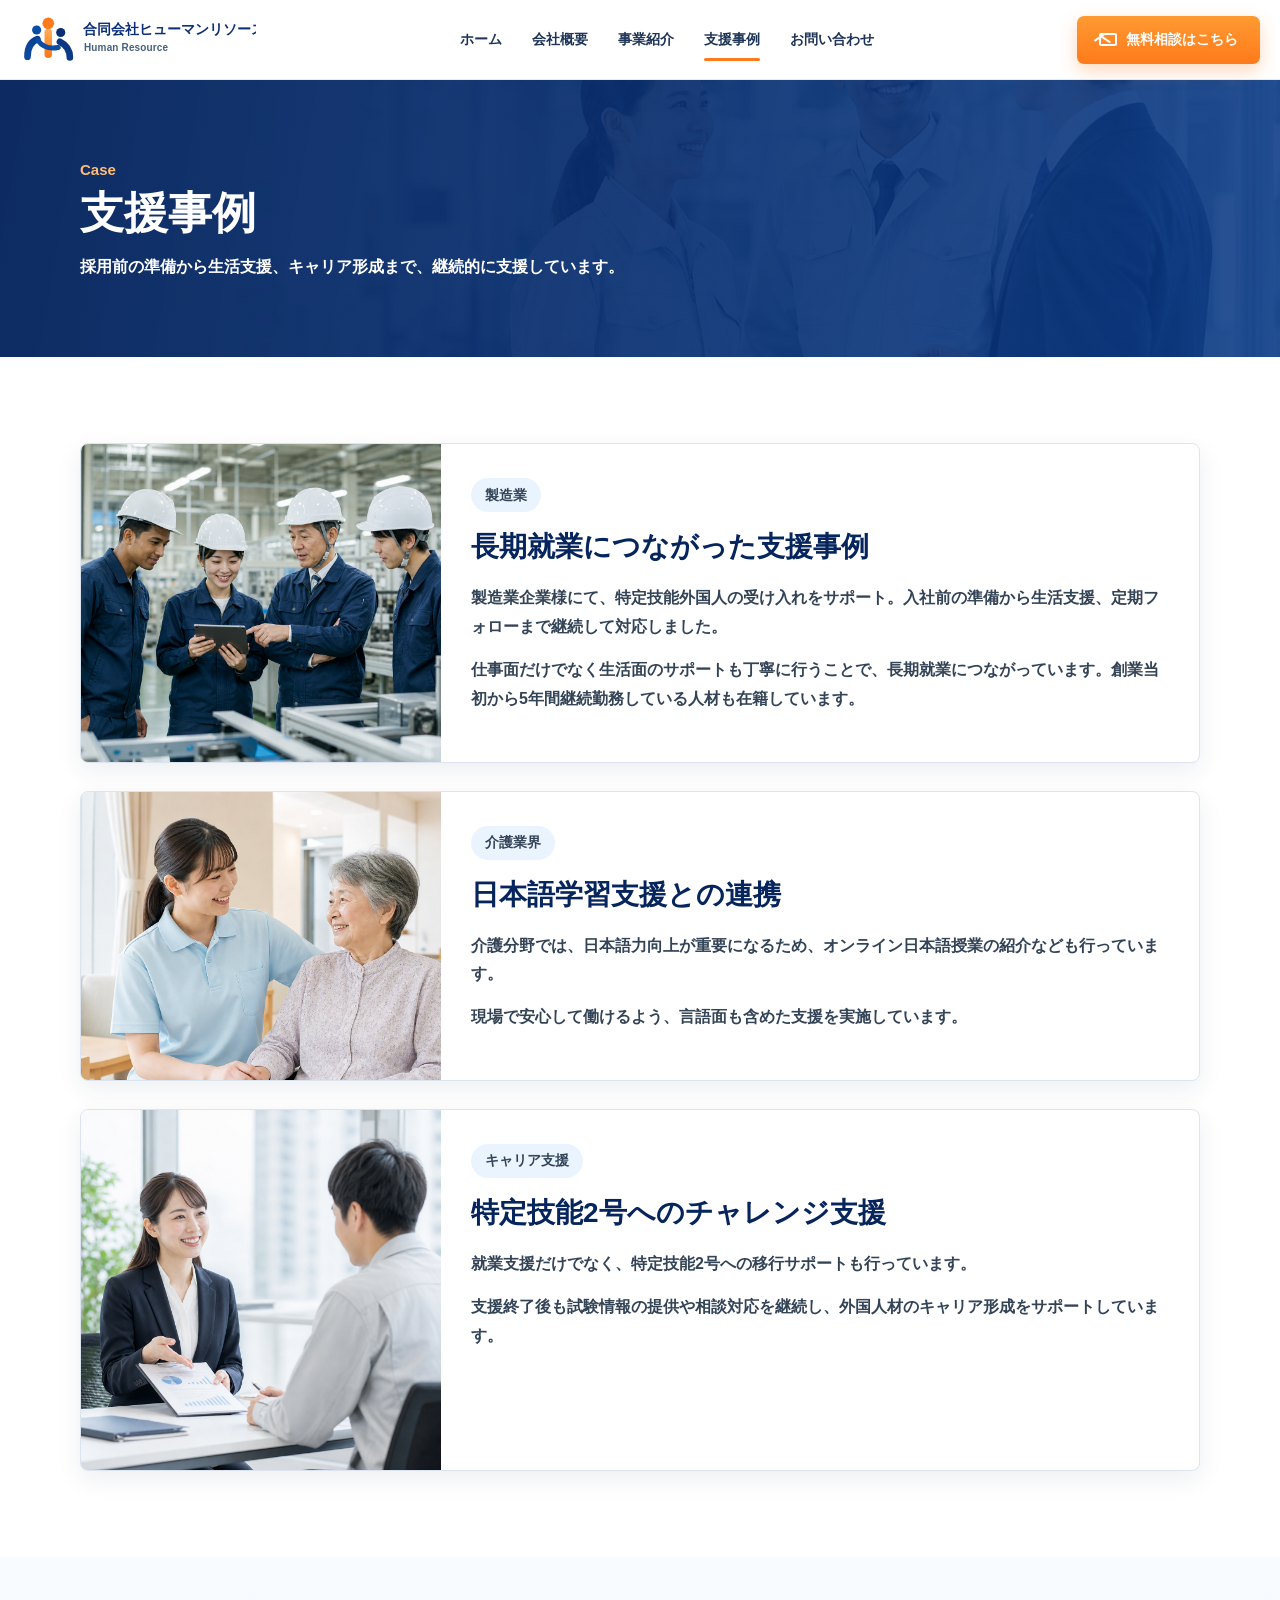
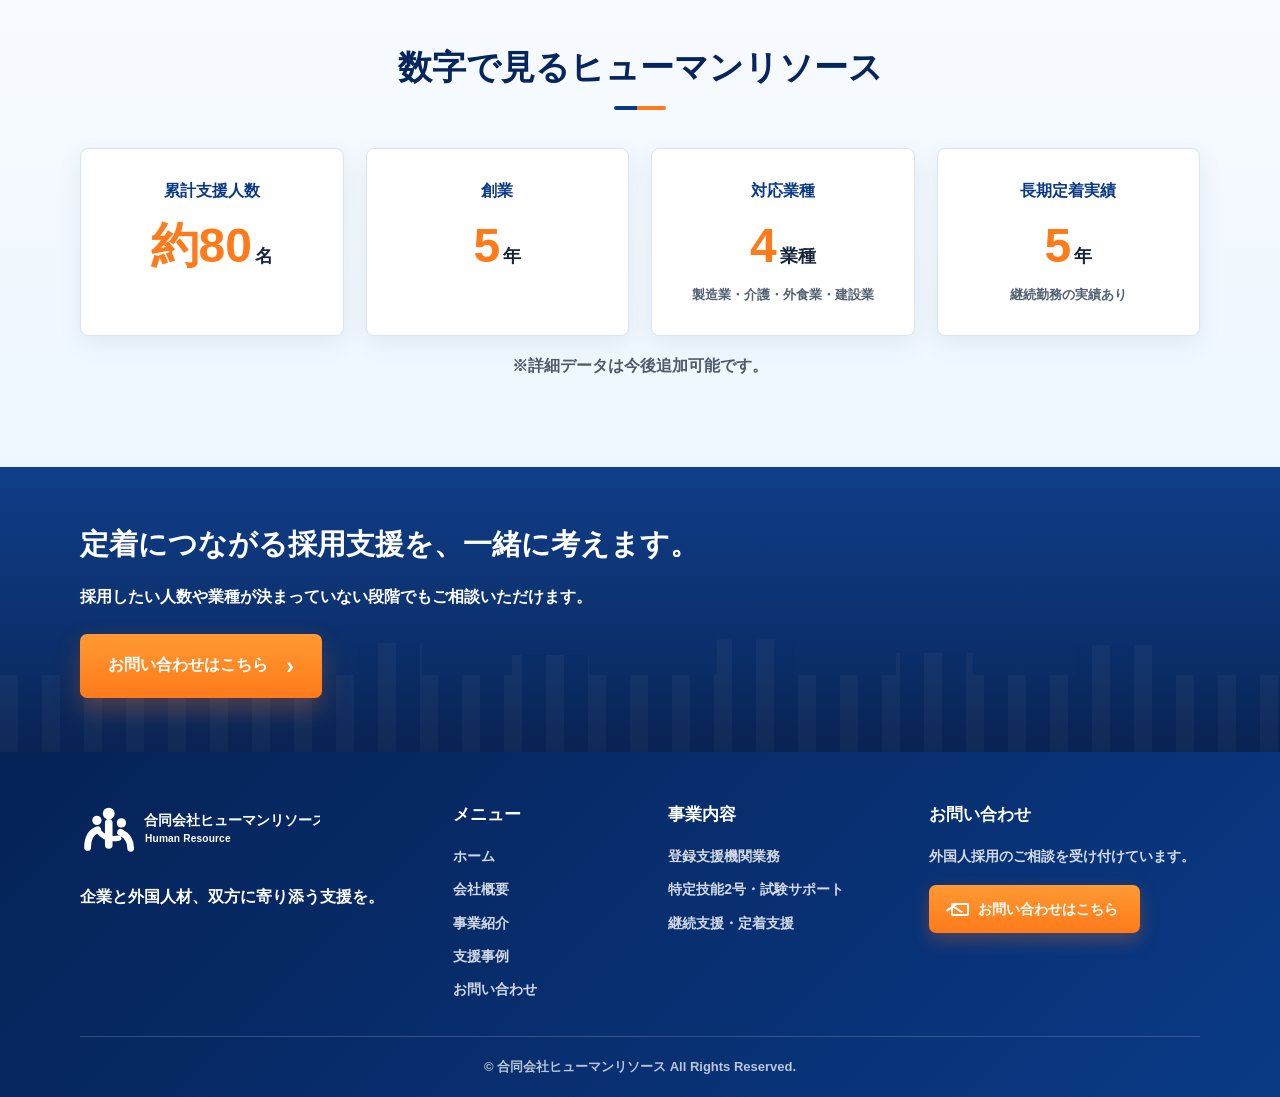
==== cases.html @ 95ed6787 "Add website files" ====
<!DOCTYPE html>
<html lang="ja">
<head>
  <meta charset="UTF-8">
  <meta name="viewport" content="width=device-width, initial-scale=1.0">
  <title>支援事例｜合同会社ヒューマンリソース</title>
  <meta name="description" content="合同会社ヒューマンリソースの支援事例と実績をご紹介します。">
  <link rel="stylesheet" href="css/style.css">
</head>
<body>
  <header class="site-header">
    <div class="header-inner">
      <a class="logo-link" href="index.html" aria-label="合同会社ヒューマンリソース ホーム"><img src="img/logo.svg" alt="合同会社ヒューマンリソース"></a>
      <nav class="global-nav" aria-label="メインメニュー">
        <a href="index.html">ホーム</a>
        <a href="company.html">会社概要</a>
        <a href="services.html">事業紹介</a>
        <a class="is-active" href="cases.html">支援事例</a>
        <a href="contact.html">お問い合わせ</a>
      </nav>
      <a class="header-cta" href="contact.html"><span class="mail-icon" aria-hidden="true"></span>無料相談はこちら</a>
    </div>
  </header>

  <main>
    <section class="page-hero">
      <div class="container">
        <p class="section-kicker">Case</p>
        <h1>支援事例</h1>
        <p>採用前の準備から生活支援、キャリア形成まで、継続的に支援しています。</p>
      </div>
    </section>

    <section class="section">
      <div class="container case-grid">
        <article class="case-card">
          <img src="img/industry-manufacturing.png" alt="製造業の現場">
          <div>
            <p class="case-label">製造業</p>
            <h2>長期就業につながった支援事例</h2>
            <p>製造業企業様にて、特定技能外国人の受け入れをサポート。入社前の準備から生活支援、定期フォローまで継続して対応しました。</p>
            <p>仕事面だけでなく生活面のサポートも丁寧に行うことで、長期就業につながっています。創業当初から5年間継続勤務している人材も在籍しています。</p>
          </div>
        </article>
        <article class="case-card">
          <img src="img/industry-care.png" alt="介護分野で支援するスタッフ">
          <div>
            <p class="case-label">介護業界</p>
            <h2>日本語学習支援との連携</h2>
            <p>介護分野では、日本語力向上が重要になるため、オンライン日本語授業の紹介なども行っています。</p>
            <p>現場で安心して働けるよう、言語面も含めた支援を実施しています。</p>
          </div>
        </article>
        <article class="case-card">
          <img src="img/contact-meeting.png" alt="面談で相談している様子">
          <div>
            <p class="case-label">キャリア支援</p>
            <h2>特定技能2号へのチャレンジ支援</h2>
            <p>就業支援だけでなく、特定技能2号への移行サポートも行っています。</p>
            <p>支援終了後も試験情報の提供や相談対応を継続し、外国人材のキャリア形成をサポートしています。</p>
          </div>
        </article>
      </div>
    </section>

    <section class="section section-tint">
      <div class="container">
        <div class="section-heading">
          <h2>数字で見るヒューマンリソース</h2>
        </div>
        <div class="stats-grid">
          <div class="stat-card"><p>累計支援人数</p><strong>約80<span>名</span></strong></div>
          <div class="stat-card"><p>創業</p><strong>5<span>年</span></strong></div>
          <div class="stat-card"><p>対応業種</p><strong>4<span>業種</span></strong><small>製造業・介護・外食業・建設業</small></div>
          <div class="stat-card"><p>長期定着実績</p><strong>5<span>年</span></strong><small>継続勤務の実績あり</small></div>
        </div>
        <p class="sub-note">※詳細データは今後追加可能です。</p>
      </div>
    </section>

    <section class="cta-band compact">
      <div class="cta-inner">
        <div class="cta-copy">
          <h2>定着につながる採用支援を、一緒に考えます。</h2>
          <p>採用したい人数や業種が決まっていない段階でもご相談いただけます。</p>
          <a class="button button-primary" href="contact.html">お問い合わせはこちら</a>
        </div>
      </div>
    </section>
  </main>

  <footer class="site-footer">
    <div class="footer-inner">
      <div class="footer-brand"><img src="img/logo.svg" alt="合同会社ヒューマンリソース"><p>企業と外国人材、双方に寄り添う支援を。</p></div>
      <div class="footer-links"><h2>メニュー</h2><a href="index.html">ホーム</a><a href="company.html">会社概要</a><a href="services.html">事業紹介</a><a href="cases.html">支援事例</a><a href="contact.html">お問い合わせ</a></div>
      <div class="footer-links"><h2>事業内容</h2><a href="services.html#registered">登録支援機関業務</a><a href="services.html#exam">特定技能2号・試験サポート</a><a href="services.html#retention">継続支援・定着支援</a></div>
      <div class="footer-contact"><h2>お問い合わせ</h2><p>外国人採用のご相談を受け付けています。</p><a class="footer-button" href="contact.html"><span class="mail-icon" aria-hidden="true"></span>お問い合わせはこちら</a></div>
    </div>
    <p class="copyright">© 合同会社ヒューマンリソース All Rights Reserved.</p>
  </footer>
</body>
</html>
---- css/style.css ----
:root {
  --blue: #0a3a86;
  --blue-dark: #06255d;
  --blue-soft: #eaf4ff;
  --orange: #ff7a1a;
  --orange-dark: #e76609;
  --text: #1f2d3d;
  --muted: #5d6b7a;
  --line: #dce5ef;
  --bg: #f7fbff;
  --white: #fff;
  --shadow: 0 12px 34px rgba(20, 55, 95, .12);
}

* {
  box-sizing: border-box;
}

html {
  scroll-behavior: smooth;
}

body {
  margin: 0;
  color: var(--text);
  font-family: "Hiragino Kaku Gothic ProN", "Yu Gothic", "YuGothic", Meiryo, sans-serif;
  font-size: 16px;
  line-height: 1.8;
  background: var(--white);
  letter-spacing: 0;
}

img {
  display: block;
  max-width: 100%;
}

a {
  color: inherit;
  text-decoration: none;
}

button,
input,
textarea {
  font: inherit;
}

.container {
  width: min(1120px, calc(100% - 40px));
  margin: 0 auto;
}

.site-header {
  position: sticky;
  top: 0;
  z-index: 20;
  background: rgba(255, 255, 255, .96);
  border-bottom: 1px solid rgba(10, 58, 134, .1);
  backdrop-filter: blur(12px);
}

.header-inner {
  display: flex;
  align-items: center;
  justify-content: space-between;
  width: min(1280px, calc(100% - 40px));
  min-height: 78px;
  margin: 0 auto;
  gap: 24px;
}

.logo-link {
  flex: 0 0 auto;
}

.logo-link img {
  width: 236px;
  height: auto;
}

.global-nav {
  display: flex;
  align-items: center;
  justify-content: center;
  gap: 30px;
  color: #1d3457;
  font-size: 14px;
  font-weight: 700;
  white-space: nowrap;
}

.global-nav a {
  position: relative;
  padding: 27px 0;
}

.global-nav a::after {
  position: absolute;
  left: 0;
  right: 0;
  bottom: 18px;
  height: 3px;
  background: var(--orange);
  border-radius: 99px;
  content: "";
  opacity: 0;
  transform: scaleX(.55);
  transition: opacity .2s ease, transform .2s ease;
}

.global-nav a:hover::after,
.global-nav a.is-active::after {
  opacity: 1;
  transform: scaleX(1);
}

.header-cta,
.footer-button {
  display: inline-flex;
  align-items: center;
  justify-content: center;
  min-height: 48px;
  padding: 0 22px;
  gap: 9px;
  border-radius: 7px;
  color: var(--white);
  font-size: 14px;
  font-weight: 800;
  background: linear-gradient(180deg, #ff9a32 0%, var(--orange) 100%);
  box-shadow: 0 7px 18px rgba(255, 122, 26, .28);
  white-space: nowrap;
}

.mail-icon {
  position: relative;
  width: 18px;
  height: 13px;
  border: 2px solid currentColor;
  border-radius: 2px;
  flex: 0 0 auto;
}

.mail-icon::before,
.mail-icon::after {
  position: absolute;
  top: 0;
  width: 12px;
  height: 2px;
  background: currentColor;
  content: "";
  transform-origin: top left;
}

.mail-icon::before {
  left: 0;
  transform: rotate(34deg);
}

.mail-icon::after {
  right: -2px;
  transform: rotate(146deg);
}

.hero {
  position: relative;
  min-height: 650px;
  overflow: hidden;
  background: var(--bg);
}

.hero::before {
  position: absolute;
  inset: 0;
  z-index: 1;
  background:
    linear-gradient(90deg, rgba(247, 251, 255, 1) 0%, rgba(247, 251, 255, .96) 35%, rgba(247, 251, 255, .72) 52%, rgba(247, 251, 255, .14) 74%, rgba(247, 251, 255, 0) 100%);
  content: "";
}

.hero-image {
  position: absolute;
  inset: 0;
  width: 100%;
  height: 100%;
  object-fit: cover;
  object-position: center right;
}

.hero-content {
  position: relative;
  z-index: 2;
  width: min(1120px, calc(100% - 40px));
  margin: 0 auto;
  padding: 78px 0 64px;
}

.section-kicker {
  margin: 0 0 12px;
  color: var(--blue);
  font-size: 15px;
  font-weight: 800;
}

.hero h1 {
  margin: 0;
  color: var(--blue-dark);
  font-size: 54px;
  line-height: 1.45;
  font-weight: 900;
}

.hero h1 span {
  color: var(--orange);
}

.hero-lead {
  margin: 18px 0 14px;
  color: #17253a;
  font-size: 25px;
  font-weight: 800;
}

.hero-copy {
  max-width: 565px;
  margin: 0;
  color: #27394d;
  font-weight: 600;
}

.hero-stats {
  display: grid;
  grid-template-columns: repeat(3, 1fr);
  width: min(520px, 100%);
  gap: 12px;
  margin: 32px 0 24px;
}

.hero-stats div {
  display: grid;
  grid-template-columns: 42px 1fr;
  align-items: center;
  min-height: 92px;
  padding: 16px;
  background: rgba(255, 255, 255, .96);
  border: 1px solid rgba(10, 58, 134, .1);
  border-radius: 8px;
  box-shadow: var(--shadow);
}

.hero-stats img {
  grid-row: span 2;
  width: 34px;
}

.hero-stats p {
  margin: 0;
  color: #4b5c70;
  font-size: 12px;
  font-weight: 800;
}

.hero-stats strong {
  color: var(--orange);
  font-size: 25px;
  line-height: 1;
}

.hero-stats span {
  margin-left: 2px;
  color: #17253a;
  font-size: 13px;
}

.hero-actions {
  display: flex;
  flex-wrap: wrap;
  gap: 16px;
}

.button {
  display: inline-flex;
  align-items: center;
  justify-content: center;
  min-width: 230px;
  min-height: 64px;
  padding: 0 28px;
  border-radius: 7px;
  font-weight: 900;
  transition: transform .2s ease, box-shadow .2s ease, background .2s ease;
}

.button::after {
  margin-left: 18px;
  font-size: 24px;
  line-height: 1;
  content: "›";
}

.button:hover {
  transform: translateY(-2px);
}

.button-primary {
  color: var(--white);
  background: linear-gradient(180deg, #ff9a32 0%, var(--orange) 100%);
  box-shadow: 0 12px 26px rgba(255, 122, 26, .28);
}

.button-outline {
  color: var(--blue);
  background: rgba(255, 255, 255, .9);
  border: 2px solid var(--blue);
}

.section {
  padding: 86px 0;
}

.section-tint {
  background: linear-gradient(180deg, #f8fbff 0%, #eef7ff 100%);
}

.section-heading {
  margin-bottom: 38px;
  text-align: center;
}

.section-heading h2,
.content-title {
  margin: 0;
  color: var(--blue-dark);
  font-size: 34px;
  line-height: 1.45;
  font-weight: 900;
}

.section-heading h2::after {
  display: block;
  width: 52px;
  height: 4px;
  margin: 14px auto 0;
  background: linear-gradient(90deg, var(--blue) 0 45%, var(--orange) 45% 100%);
  border-radius: 99px;
  content: "";
}

.reason-grid {
  display: grid;
  grid-template-columns: repeat(4, 1fr);
  gap: 24px;
}

.reason-card {
  min-height: 330px;
  padding: 28px 24px 26px;
  text-align: center;
  background: var(--white);
  border: 1px solid var(--line);
  border-radius: 8px;
  box-shadow: 0 8px 24px rgba(20, 55, 95, .08);
}

.reason-number {
  margin: 0;
  color: var(--blue);
  font-size: 25px;
  font-weight: 900;
  line-height: 1;
}

.reason-card img {
  width: 66px;
  height: 66px;
  margin: 18px auto 14px;
}

.reason-card h3 {
  margin: 0 0 16px;
  color: var(--blue);
  font-size: 20px;
  line-height: 1.6;
  font-weight: 900;
}

.reason-card p:not(.reason-number) {
  margin: 0;
  color: #3d4d61;
  font-size: 14px;
  line-height: 1.85;
  text-align: left;
}

.industry-grid {
  display: grid;
  grid-template-columns: repeat(4, 1fr);
  gap: 26px;
}

.industry-card {
  position: relative;
  padding-bottom: 28px;
}

.industry-photo {
  width: 100%;
  aspect-ratio: 16 / 9;
  object-fit: cover;
  border-radius: 8px;
  box-shadow: 0 9px 24px rgba(20, 55, 95, .12);
}

.industry-label {
  display: flex;
  align-items: center;
  gap: 10px;
  margin-top: -18px;
  padding-left: 5px;
  color: #1f2d3d;
  font-size: 18px;
  font-weight: 900;
}

.industry-label span {
  display: grid;
  place-items: center;
  width: 64px;
  height: 64px;
  background: var(--white);
  border: 4px solid #d7e4f0;
  border-radius: 50%;
  box-shadow: 0 5px 15px rgba(20, 55, 95, .15);
}

.industry-label img {
  width: 40px;
  height: 40px;
}

.industry-note,
.sub-note {
  margin: 16px 0 0;
  color: #4d5b6a;
  text-align: center;
  font-weight: 700;
}

.message-band {
  position: relative;
  min-height: 380px;
  overflow: hidden;
}

.message-band::after {
  position: absolute;
  inset: 0;
  background: linear-gradient(90deg, rgba(255, 255, 255, .96) 0%, rgba(255, 255, 255, .85) 34%, rgba(255, 255, 255, .18) 72%, rgba(255, 255, 255, 0) 100%);
  content: "";
}

.message-band > img {
  position: absolute;
  inset: 0;
  width: 100%;
  height: 100%;
  object-fit: cover;
  object-position: center right;
}

.message-content {
  position: relative;
  z-index: 1;
  width: min(1120px, calc(100% - 40px));
  margin: 0 auto;
  padding: 56px 0;
}

.message-content h2 {
  max-width: 600px;
  margin: 0 0 18px;
  color: var(--blue);
  font-size: 36px;
  line-height: 1.45;
  font-weight: 900;
}

.message-content p:not(.section-kicker) {
  max-width: 610px;
  margin: 0 0 12px;
  color: #20334a;
  font-weight: 700;
}

.worry-grid {
  display: grid;
  grid-template-columns: repeat(4, 1fr);
  gap: 20px;
}

.worry-card {
  display: grid;
  grid-template-columns: 82px 1fr;
  gap: 16px;
  min-height: 170px;
  padding: 18px;
  background: var(--white);
  border: 1px solid var(--line);
  border-radius: 8px;
  box-shadow: 0 8px 24px rgba(20, 55, 95, .08);
}

.worry-card img {
  width: 82px;
  height: 82px;
  align-self: center;
}

.worry-card h3 {
  margin: 0 0 8px;
  color: var(--blue);
  font-size: 20px;
  line-height: 1.45;
  font-weight: 900;
}

.worry-card p {
  margin: 0;
  color: #3d4d61;
  font-size: 14px;
}

.cta-band {
  position: relative;
  overflow: hidden;
  color: var(--white);
  background:
    linear-gradient(180deg, rgba(10, 58, 134, .98), rgba(5, 34, 86, .98)),
    linear-gradient(90deg, rgba(255, 255, 255, .04) 1px, transparent 1px);
  background-size: auto, 70px 100%;
}

.cta-band::before {
  position: absolute;
  left: 0;
  right: 0;
  bottom: 0;
  height: 118px;
  background:
    linear-gradient(to top, rgba(0, 0, 0, .14), transparent),
    repeating-linear-gradient(90deg, rgba(255, 255, 255, .07) 0 18px, transparent 18px 42px);
  clip-path: polygon(0 35%, 5% 35%, 5% 10%, 9% 10%, 9% 35%, 15% 35%, 15% 22%, 20% 22%, 20% 35%, 28% 35%, 28% 8%, 33% 8%, 33% 35%, 40% 35%, 40% 18%, 46% 18%, 46% 35%, 56% 35%, 56% 5%, 62% 5%, 62% 35%, 70% 35%, 70% 16%, 76% 16%, 76% 35%, 84% 35%, 84% 10%, 90% 10%, 90% 35%, 100% 35%, 100% 100%, 0 100%);
  content: "";
  opacity: .55;
}

.cta-inner {
  position: relative;
  z-index: 1;
  display: flex;
  align-items: center;
  justify-content: space-between;
  width: min(1120px, calc(100% - 40px));
  min-height: 310px;
  margin: 0 auto;
  gap: 42px;
  padding: 54px 0;
}

.cta-copy {
  max-width: 720px;
}

.cta-copy h2 {
  margin: 0 0 14px;
  font-size: 29px;
  line-height: 1.65;
  font-weight: 900;
}

.cta-copy p {
  margin: 0 0 22px;
  font-weight: 700;
}

.cta-photos {
  position: relative;
  width: 360px;
  height: 225px;
  flex: 0 0 360px;
}

.photo {
  position: absolute;
  object-fit: cover;
  border: 5px solid rgba(255, 255, 255, .88);
  border-radius: 50%;
  box-shadow: 0 16px 32px rgba(0, 0, 0, .24);
}

.photo-large {
  top: -20px;
  left: 95px;
  width: 152px;
  height: 152px;
}

.photo-small {
  width: 118px;
  height: 118px;
}

.photo-one {
  left: 0;
  bottom: 2px;
}

.photo-two {
  right: 0;
  bottom: 14px;
}

.cta-band.compact .cta-inner {
  min-height: 240px;
}

.page-hero {
  padding: 76px 0;
  color: var(--white);
  background:
    linear-gradient(100deg, rgba(6, 37, 93, .97), rgba(10, 58, 134, .88)),
    url("../img/hero.png") center right / cover;
}

.page-hero h1 {
  margin: 0 0 10px;
  font-size: 44px;
  line-height: 1.35;
  font-weight: 900;
}

.page-hero p {
  max-width: 720px;
  margin: 0;
  font-weight: 700;
}

.page-hero .section-kicker {
  color: #ffbc79;
}

.two-column {
  display: grid;
  grid-template-columns: .8fr 1.2fr;
  gap: 64px;
  align-items: start;
}

.prose p,
.feature-panel p,
.service-body p,
.case-card p,
.contact-intro p {
  margin: 0 0 14px;
  color: #344457;
  font-weight: 600;
}

.table-wrap {
  overflow-x: auto;
  background: var(--white);
  border: 1px solid var(--line);
  border-radius: 8px;
  box-shadow: 0 8px 24px rgba(20, 55, 95, .08);
}

.company-table {
  width: 100%;
  border-collapse: collapse;
  min-width: 640px;
}

.company-table th,
.company-table td {
  padding: 22px 28px;
  border-bottom: 1px solid var(--line);
  text-align: left;
}

.company-table tr:last-child th,
.company-table tr:last-child td {
  border-bottom: 0;
}

.company-table th {
  width: 220px;
  color: var(--blue);
  background: #f1f7ff;
  font-weight: 900;
}

.feature-block {
  display: grid;
  grid-template-columns: repeat(2, 1fr);
  gap: 28px;
}

.feature-panel,
.service-card,
.case-card,
.contact-form,
.contact-photo-panel {
  background: var(--white);
  border: 1px solid var(--line);
  border-radius: 8px;
  box-shadow: 0 8px 24px rgba(20, 55, 95, .08);
}

.feature-panel {
  padding: 34px;
}

.feature-panel h2,
.service-body h2,
.case-card h2,
.contact-intro h2 {
  margin: 0 0 16px;
  color: var(--blue-dark);
  font-size: 28px;
  line-height: 1.5;
  font-weight: 900;
}

.service-list .container {
  display: grid;
  gap: 26px;
}

.service-card {
  display: grid;
  grid-template-columns: 110px 1fr;
  gap: 28px;
  padding: 34px;
  scroll-margin-top: 110px;
}

.service-icon {
  display: grid;
  place-items: center;
  width: 94px;
  height: 94px;
  background: #f1f7ff;
  border-radius: 50%;
}

.service-icon img {
  width: 62px;
  height: 62px;
}

.service-body h3 {
  margin: 22px 0 10px;
  color: var(--blue);
  font-size: 19px;
  font-weight: 900;
}

.check-list {
  display: grid;
  grid-template-columns: repeat(2, minmax(0, 1fr));
  gap: 10px 18px;
  margin: 0;
  padding: 0;
  list-style: none;
}

.check-list li {
  position: relative;
  padding-left: 26px;
  color: #344457;
  font-weight: 700;
}

.check-list li::before {
  position: absolute;
  left: 0;
  top: .55em;
  width: 14px;
  height: 14px;
  background: var(--orange);
  border-radius: 50%;
  content: "";
}

.check-list li::after {
  position: absolute;
  left: 4px;
  top: calc(.55em + 3px);
  width: 6px;
  height: 3px;
  border-left: 2px solid var(--white);
  border-bottom: 2px solid var(--white);
  content: "";
  transform: rotate(-45deg);
}

.case-grid {
  display: grid;
  gap: 28px;
}

.case-card {
  display: grid;
  grid-template-columns: 360px 1fr;
  gap: 30px;
  overflow: hidden;
}

.case-card img {
  width: 100%;
  height: 100%;
  min-height: 280px;
  object-fit: cover;
}

.case-card > div {
  padding: 34px 34px 34px 0;
}

.case-label {
  display: inline-flex;
  align-items: center;
  min-height: 34px;
  margin: 0 0 12px;
  padding: 0 14px;
  color: var(--blue);
  background: #eaf4ff;
  border-radius: 99px;
  font-size: 14px;
  font-weight: 900;
}

.stats-grid {
  display: grid;
  grid-template-columns: repeat(4, 1fr);
  gap: 22px;
}

.stat-card {
  min-height: 180px;
  padding: 28px 20px;
  text-align: center;
  background: var(--white);
  border: 1px solid var(--line);
  border-radius: 8px;
  box-shadow: 0 8px 24px rgba(20, 55, 95, .08);
}

.stat-card p {
  margin: 0 0 12px;
  color: var(--blue);
  font-weight: 900;
}

.stat-card strong {
  display: block;
  color: var(--orange);
  font-size: 48px;
  line-height: 1.15;
}

.stat-card strong span {
  margin-left: 3px;
  color: #17253a;
  font-size: 18px;
}

.stat-card small {
  display: block;
  margin-top: 10px;
  color: #526174;
  font-weight: 700;
}

.contact-layout {
  display: grid;
  grid-template-columns: .9fr 1.1fr;
  gap: 42px;
  align-items: start;
}

.contact-photo-panel {
  margin: 24px 0;
  overflow: hidden;
}

.contact-photo-panel img {
  width: 100%;
  aspect-ratio: 16 / 10;
  object-fit: cover;
}

.contact-message {
  padding: 22px 24px;
  color: var(--blue);
  background: #f1f7ff;
  border-left: 5px solid var(--orange);
  border-radius: 8px;
  font-weight: 900;
}

.contact-form {
  display: grid;
  gap: 18px;
  padding: 34px;
}

.contact-form label {
  display: grid;
  gap: 7px;
}

.contact-form span {
  color: var(--blue-dark);
  font-weight: 900;
}

.contact-form input,
.contact-form textarea {
  width: 100%;
  padding: 14px 16px;
  border: 1px solid #cfdbe8;
  border-radius: 7px;
  color: var(--text);
  background: #fbfdff;
}

.contact-form input:focus,
.contact-form textarea:focus {
  border-color: var(--blue);
  outline: 3px solid rgba(10, 58, 134, .13);
}

.form-button {
  width: 100%;
  margin-top: 4px;
  border: 0;
  cursor: pointer;
}

.site-footer {
  color: var(--white);
  background: linear-gradient(135deg, #052256 0%, #0a3a86 100%);
}

.footer-inner {
  display: grid;
  grid-template-columns: 1.5fr .8fr 1fr 1.2fr;
  gap: 34px;
  width: min(1120px, calc(100% - 40px));
  margin: 0 auto;
  padding: 48px 0 34px;
}

.footer-brand img {
  width: 240px;
  max-width: 100%;
  filter: brightness(0) invert(1);
}

.footer-brand p {
  margin: 22px 0 0;
  font-weight: 800;
}

.footer-links,
.footer-contact {
  display: flex;
  flex-direction: column;
  gap: 8px;
}

.footer-links h2,
.footer-contact h2 {
  margin: 0 0 6px;
  font-size: 17px;
  font-weight: 900;
}

.footer-links a,
.footer-contact p {
  margin: 0;
  color: rgba(255, 255, 255, .82);
  font-size: 14px;
  font-weight: 700;
}

.footer-button {
  width: fit-content;
  margin-top: 8px;
}

.copyright {
  width: min(1120px, calc(100% - 40px));
  margin: 0 auto;
  padding: 18px 0;
  border-top: 1px solid rgba(255, 255, 255, .18);
  color: rgba(255, 255, 255, .72);
  text-align: center;
  font-size: 13px;
  font-weight: 700;
}

@media (max-width: 1080px) {
  .header-inner {
    flex-wrap: wrap;
    justify-content: center;
    padding: 12px 0;
  }

  .global-nav {
    order: 3;
    width: 100%;
    flex-wrap: wrap;
    gap: 12px 24px;
  }

  .global-nav a {
    padding: 6px 0 10px;
  }

  .global-nav a::after {
    bottom: 2px;
  }

  .reason-grid,
  .industry-grid,
  .worry-grid,
  .stats-grid {
    grid-template-columns: repeat(2, 1fr);
  }

  .cta-inner,
  .contact-layout,
  .two-column {
    grid-template-columns: 1fr;
  }

  .cta-inner {
    display: grid;
  }

  .cta-photos {
    width: 340px;
    margin: 0 auto;
  }

  .footer-inner {
    grid-template-columns: repeat(2, 1fr);
  }
}

@media (max-width: 760px) {
  body {
    font-size: 15px;
  }

  .container,
  .header-inner,
  .hero-content,
  .message-content,
  .cta-inner,
  .footer-inner,
  .copyright {
    width: min(100% - 28px, 1120px);
  }

  .header-inner {
    gap: 12px;
  }

  .logo-link img {
    width: 220px;
  }

  .header-cta {
    width: 100%;
  }

  .global-nav {
    justify-content: flex-start;
    overflow-x: auto;
    flex-wrap: nowrap;
    padding-bottom: 4px;
    font-size: 13px;
  }

  .hero {
    min-height: auto;
    background: #f5fbff;
  }

  .hero::before {
    background: linear-gradient(180deg, rgba(247, 251, 255, .94) 0%, rgba(247, 251, 255, .96) 72%, rgba(247, 251, 255, 1) 100%);
  }

  .hero-image {
    height: 360px;
    object-position: 65% center;
    opacity: .42;
  }

  .hero-content {
    padding: 46px 0;
  }

  .hero h1 {
    font-size: 36px;
  }

  .hero-lead {
    font-size: 21px;
  }

  .hero-stats {
    grid-template-columns: 1fr;
  }

  .hero-stats div {
    grid-template-columns: 54px 1fr;
  }

  .hero-stats img {
    width: 44px;
  }

  .hero-actions,
  .button {
    width: 100%;
  }

  .section {
    padding: 58px 0;
  }

  .section-heading h2,
  .content-title,
  .message-content h2 {
    font-size: 28px;
  }

  .reason-grid,
  .industry-grid,
  .worry-grid,
  .stats-grid,
  .feature-block {
    grid-template-columns: 1fr;
  }

  .message-band {
    min-height: auto;
  }

  .message-band > img {
    position: relative;
    height: 230px;
  }

  .message-band::after {
    display: none;
  }

  .message-content {
    padding: 34px 0 44px;
  }

  .worry-card {
    grid-template-columns: 78px 1fr;
  }

  .cta-copy h2 {
    font-size: 23px;
  }

  .cta-photos {
    width: 280px;
    height: 190px;
  }

  .photo-large {
    left: 75px;
    width: 130px;
    height: 130px;
  }

  .photo-small {
    width: 98px;
    height: 98px;
  }

  .page-hero {
    padding: 54px 0;
  }

  .page-hero h1 {
    font-size: 34px;
  }

  .service-card,
  .case-card,
  .contact-layout {
    display: grid;
    grid-template-columns: 1fr;
  }

  .service-card,
  .feature-panel,
  .contact-form {
    padding: 24px;
  }

  .service-icon {
    width: 78px;
    height: 78px;
  }

  .service-icon img {
    width: 52px;
    height: 52px;
  }

  .check-list {
    grid-template-columns: 1fr;
  }

  .case-card img {
    min-height: 220px;
  }

  .case-card > div {
    padding: 24px;
  }

  .company-table {
    min-width: 560px;
  }

  .footer-inner {
    grid-template-columns: 1fr;
  }
}
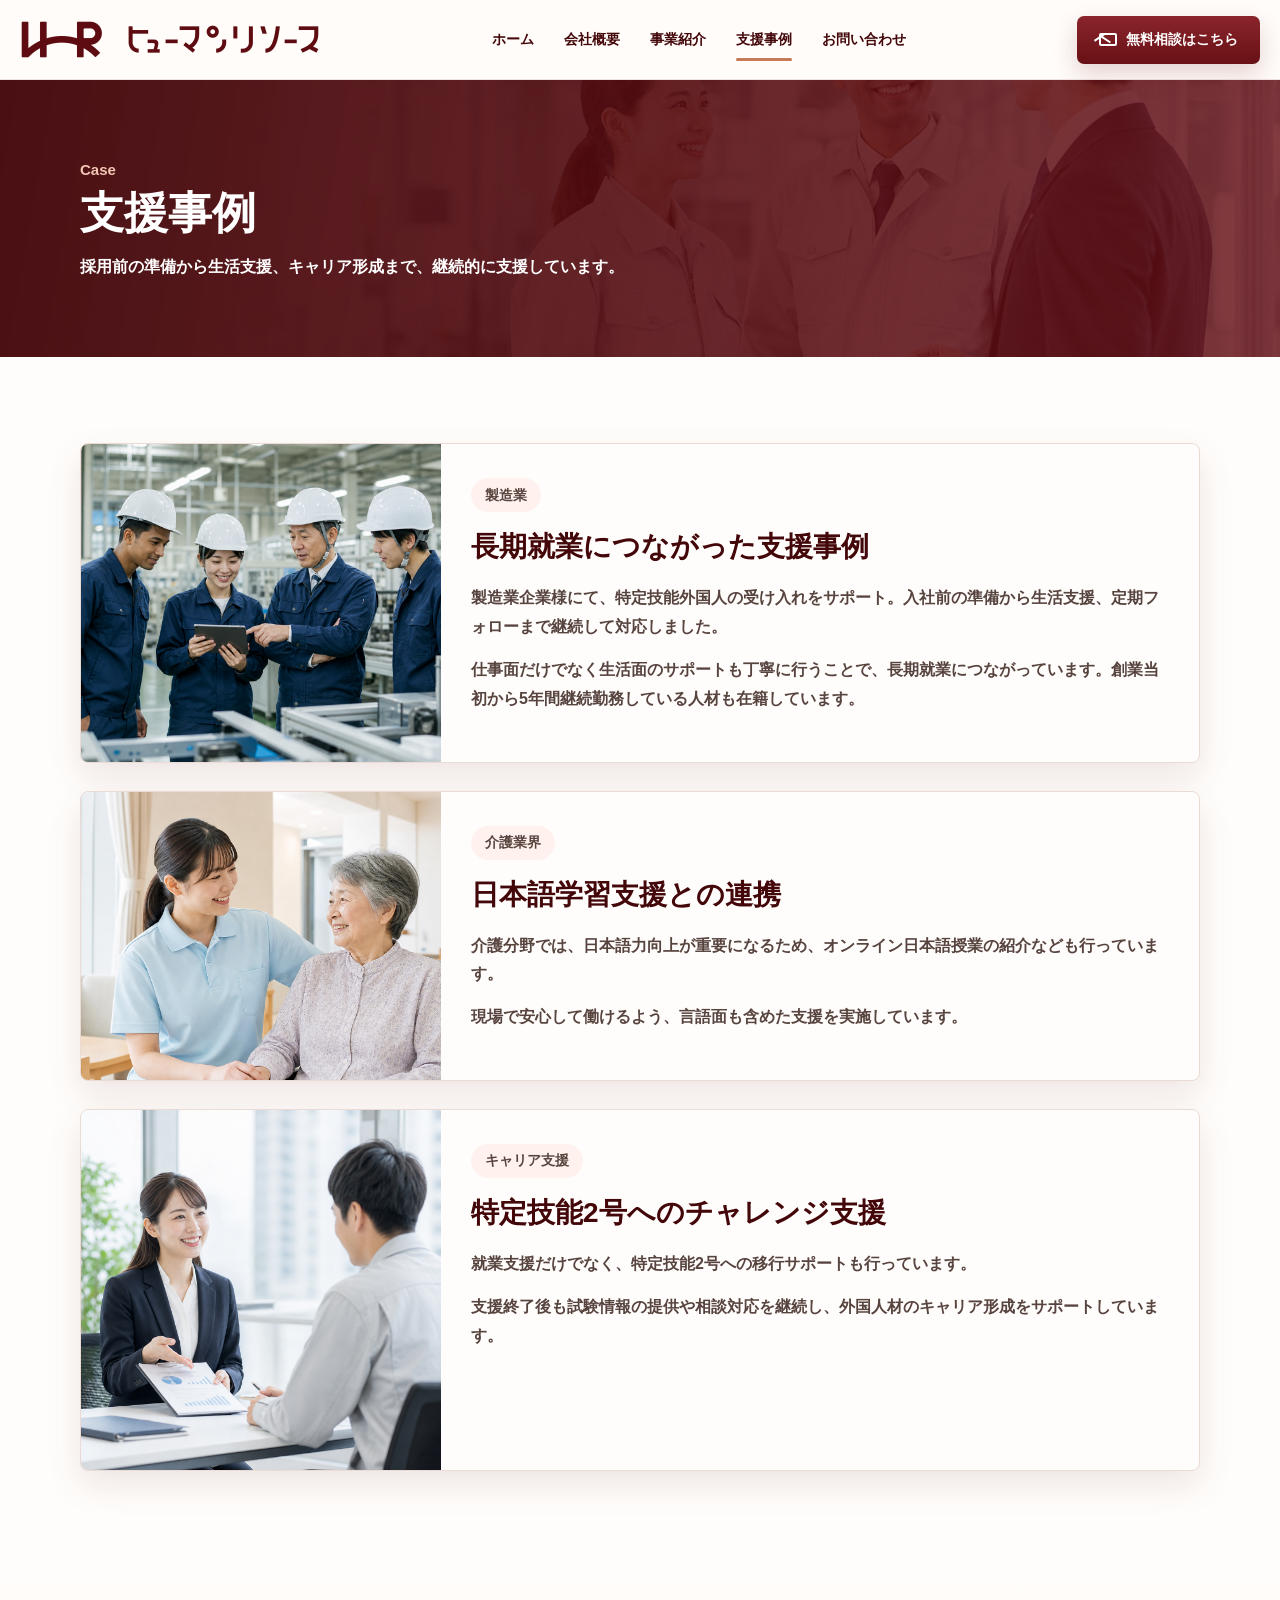
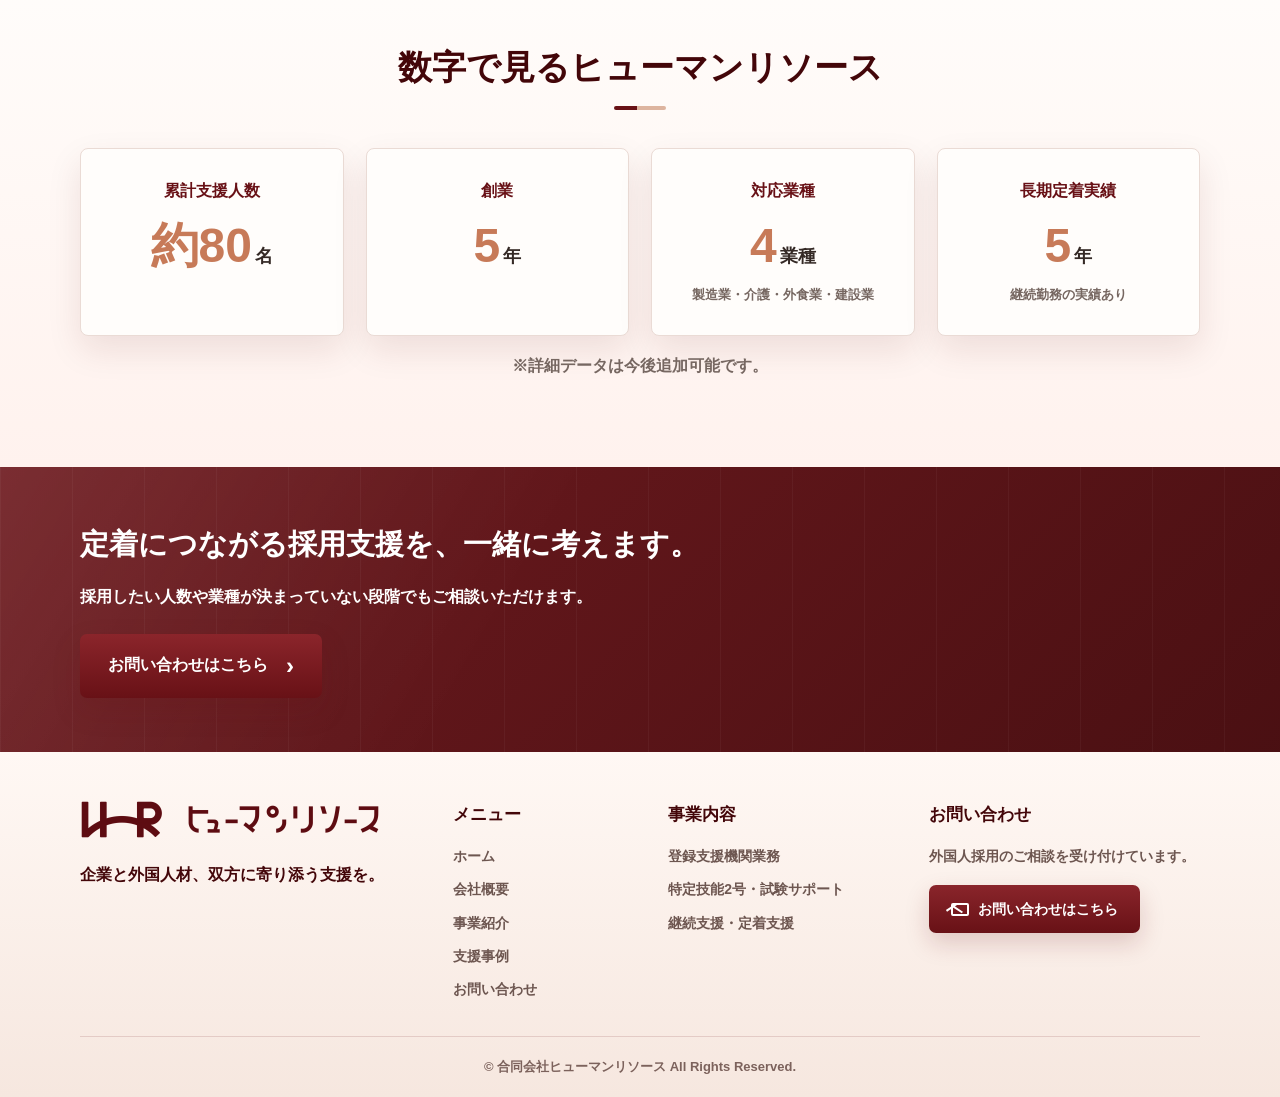
==== commit dbce64f3: "Refresh design with new logo" ====
--- a/cases.html
+++ b/cases.html
@@ -10,7 +10,7 @@
 <body>
   <header class="site-header">
     <div class="header-inner">
-      <a class="logo-link" href="index.html" aria-label="合同会社ヒューマンリソース ホーム"><img src="img/logo.svg" alt="合同会社ヒューマンリソース"></a>
+      <a class="logo-link" href="index.html" aria-label="合同会社ヒューマンリソース ホーム"><img src="img/logo-hr.png" alt="合同会社ヒューマンリソース"></a>
       <nav class="global-nav" aria-label="メインメニュー">
         <a href="index.html">ホーム</a>
         <a href="company.html">会社概要</a>
@@ -91,7 +91,7 @@
 
   <footer class="site-footer">
     <div class="footer-inner">
-      <div class="footer-brand"><img src="img/logo.svg" alt="合同会社ヒューマンリソース"><p>企業と外国人材、双方に寄り添う支援を。</p></div>
+      <div class="footer-brand"><img src="img/logo-hr.png" alt="合同会社ヒューマンリソース"><p>企業と外国人材、双方に寄り添う支援を。</p></div>
       <div class="footer-links"><h2>メニュー</h2><a href="index.html">ホーム</a><a href="company.html">会社概要</a><a href="services.html">事業紹介</a><a href="cases.html">支援事例</a><a href="contact.html">お問い合わせ</a></div>
       <div class="footer-links"><h2>事業内容</h2><a href="services.html#registered">登録支援機関業務</a><a href="services.html#exam">特定技能2号・試験サポート</a><a href="services.html#retention">継続支援・定着支援</a></div>
       <div class="footer-contact"><h2>お問い合わせ</h2><p>外国人採用のご相談を受け付けています。</p><a class="footer-button" href="contact.html"><span class="mail-icon" aria-hidden="true"></span>お問い合わせはこちら</a></div>
--- a/css/style.css
+++ b/css/style.css
@@ -1,15 +1,15 @@
 :root {
-  --blue: #0a3a86;
-  --blue-dark: #06255d;
-  --blue-soft: #eaf4ff;
-  --orange: #ff7a1a;
-  --orange-dark: #e76609;
-  --text: #1f2d3d;
-  --muted: #5d6b7a;
-  --line: #dce5ef;
-  --bg: #f7fbff;
+  --blue: #681116;
+  --blue-dark: #430609;
+  --blue-soft: #fff2ee;
+  --orange: #c77a58;
+  --orange-dark: #9f4a38;
+  --text: #342925;
+  --muted: #766761;
+  --line: #eadbd5;
+  --bg: #fff8f4;
   --white: #fff;
-  --shadow: 0 12px 34px rgba(20, 55, 95, .12);
+  --shadow: 0 14px 34px rgba(87, 22, 18, .1);
 }
 
 * {
@@ -26,7 +26,7 @@
   font-family: "Hiragino Kaku Gothic ProN", "Yu Gothic", "YuGothic", Meiryo, sans-serif;
   font-size: 16px;
   line-height: 1.8;
-  background: var(--white);
+  background: #fffdfb;
   letter-spacing: 0;
 }
 
@@ -55,8 +55,8 @@
   position: sticky;
   top: 0;
   z-index: 20;
-  background: rgba(255, 255, 255, .96);
-  border-bottom: 1px solid rgba(10, 58, 134, .1);
+  background: rgba(255, 252, 249, .96);
+  border-bottom: 1px solid rgba(104, 17, 22, .1);
   backdrop-filter: blur(12px);
 }
 
@@ -75,7 +75,7 @@
 }
 
 .logo-link img {
-  width: 236px;
+  width: 300px;
   height: auto;
 }
 
@@ -84,7 +84,7 @@
   align-items: center;
   justify-content: center;
   gap: 30px;
-  color: #1d3457;
+  color: var(--blue-dark);
   font-size: 14px;
   font-weight: 700;
   white-space: nowrap;
@@ -127,8 +127,8 @@
   color: var(--white);
   font-size: 14px;
   font-weight: 800;
-  background: linear-gradient(180deg, #ff9a32 0%, var(--orange) 100%);
-  box-shadow: 0 7px 18px rgba(255, 122, 26, .28);
+  background: linear-gradient(180deg, #8a252b 0%, var(--blue) 100%);
+  box-shadow: 0 10px 24px rgba(104, 17, 22, .18);
   white-space: nowrap;
 }
 
@@ -174,7 +174,7 @@
   inset: 0;
   z-index: 1;
   background:
-    linear-gradient(90deg, rgba(247, 251, 255, 1) 0%, rgba(247, 251, 255, .96) 35%, rgba(247, 251, 255, .72) 52%, rgba(247, 251, 255, .14) 74%, rgba(247, 251, 255, 0) 100%);
+    linear-gradient(90deg, rgba(255, 248, 244, 1) 0%, rgba(255, 248, 244, .96) 36%, rgba(255, 248, 244, .72) 56%, rgba(255, 248, 244, .18) 78%, rgba(255, 248, 244, 0) 100%);
   content: "";
 }
 
@@ -216,7 +216,7 @@
 
 .hero-lead {
   margin: 18px 0 14px;
-  color: #17253a;
+  color: #4a2b27;
   font-size: 25px;
   font-weight: 800;
 }
@@ -224,7 +224,7 @@
 .hero-copy {
   max-width: 565px;
   margin: 0;
-  color: #27394d;
+  color: #59423d;
   font-weight: 600;
 }
 
@@ -242,8 +242,8 @@
   align-items: center;
   min-height: 92px;
   padding: 16px;
-  background: rgba(255, 255, 255, .96);
-  border: 1px solid rgba(10, 58, 134, .1);
+  background: rgba(255, 253, 251, .96);
+  border: 1px solid rgba(104, 17, 22, .11);
   border-radius: 8px;
   box-shadow: var(--shadow);
 }
@@ -255,7 +255,7 @@
 
 .hero-stats p {
   margin: 0;
-  color: #4b5c70;
+  color: var(--muted);
   font-size: 12px;
   font-weight: 800;
 }
@@ -268,7 +268,7 @@
 
 .hero-stats span {
   margin-left: 2px;
-  color: #17253a;
+  color: var(--text);
   font-size: 13px;
 }
 
@@ -303,13 +303,13 @@
 
 .button-primary {
   color: var(--white);
-  background: linear-gradient(180deg, #ff9a32 0%, var(--orange) 100%);
-  box-shadow: 0 12px 26px rgba(255, 122, 26, .28);
+  background: linear-gradient(180deg, #8b252b 0%, var(--blue) 100%);
+  box-shadow: 0 12px 28px rgba(104, 17, 22, .18);
 }
 
 .button-outline {
   color: var(--blue);
-  background: rgba(255, 255, 255, .9);
+  background: rgba(255, 253, 251, .92);
   border: 2px solid var(--blue);
 }
 
@@ -318,7 +318,7 @@
 }
 
 .section-tint {
-  background: linear-gradient(180deg, #f8fbff 0%, #eef7ff 100%);
+  background: linear-gradient(180deg, #fffdfb 0%, #fff2ee 100%);
 }
 
 .section-heading {
@@ -340,7 +340,7 @@
   width: 52px;
   height: 4px;
   margin: 14px auto 0;
-  background: linear-gradient(90deg, var(--blue) 0 45%, var(--orange) 45% 100%);
+  background: linear-gradient(90deg, var(--blue) 0 45%, #ddb49f 45% 100%);
   border-radius: 99px;
   content: "";
 }
@@ -355,10 +355,10 @@
   min-height: 330px;
   padding: 28px 24px 26px;
   text-align: center;
-  background: var(--white);
+  background: #fffdfb;
   border: 1px solid var(--line);
   border-radius: 8px;
-  box-shadow: 0 8px 24px rgba(20, 55, 95, .08);
+  box-shadow: var(--shadow);
 }
 
 .reason-number {
@@ -385,7 +385,7 @@
 
 .reason-card p:not(.reason-number) {
   margin: 0;
-  color: #3d4d61;
+  color: #5f4c46;
   font-size: 14px;
   line-height: 1.85;
   text-align: left;
@@ -407,7 +407,7 @@
   aspect-ratio: 16 / 9;
   object-fit: cover;
   border-radius: 8px;
-  box-shadow: 0 9px 24px rgba(20, 55, 95, .12);
+  box-shadow: var(--shadow);
 }
 
 .industry-label {
@@ -416,7 +416,7 @@
   gap: 10px;
   margin-top: -18px;
   padding-left: 5px;
-  color: #1f2d3d;
+  color: var(--text);
   font-size: 18px;
   font-weight: 900;
 }
@@ -427,9 +427,9 @@
   width: 64px;
   height: 64px;
   background: var(--white);
-  border: 4px solid #d7e4f0;
+  border: 4px solid #f1ddd2;
   border-radius: 50%;
-  box-shadow: 0 5px 15px rgba(20, 55, 95, .15);
+  box-shadow: 0 8px 20px rgba(87, 22, 18, .12);
 }
 
 .industry-label img {
@@ -440,7 +440,7 @@
 .industry-note,
 .sub-note {
   margin: 16px 0 0;
-  color: #4d5b6a;
+  color: var(--muted);
   text-align: center;
   font-weight: 700;
 }
@@ -454,7 +454,7 @@
 .message-band::after {
   position: absolute;
   inset: 0;
-  background: linear-gradient(90deg, rgba(255, 255, 255, .96) 0%, rgba(255, 255, 255, .85) 34%, rgba(255, 255, 255, .18) 72%, rgba(255, 255, 255, 0) 100%);
+  background: linear-gradient(90deg, rgba(255, 250, 247, .97) 0%, rgba(255, 250, 247, .88) 36%, rgba(255, 250, 247, .2) 74%, rgba(255, 250, 247, 0) 100%);
   content: "";
 }
 
@@ -487,7 +487,7 @@
 .message-content p:not(.section-kicker) {
   max-width: 610px;
   margin: 0 0 12px;
-  color: #20334a;
+  color: #4f3833;
   font-weight: 700;
 }
 
@@ -503,10 +503,10 @@
   gap: 16px;
   min-height: 170px;
   padding: 18px;
-  background: var(--white);
+  background: #fffdfb;
   border: 1px solid var(--line);
   border-radius: 8px;
-  box-shadow: 0 8px 24px rgba(20, 55, 95, .08);
+  box-shadow: var(--shadow);
 }
 
 .worry-card img {
@@ -525,7 +525,7 @@
 
 .worry-card p {
   margin: 0;
-  color: #3d4d61;
+  color: #5f4c46;
   font-size: 14px;
 }
 
@@ -534,8 +534,8 @@
   overflow: hidden;
   color: var(--white);
   background:
-    linear-gradient(180deg, rgba(10, 58, 134, .98), rgba(5, 34, 86, .98)),
-    linear-gradient(90deg, rgba(255, 255, 255, .04) 1px, transparent 1px);
+    linear-gradient(135deg, rgba(104, 17, 22, .96), rgba(67, 6, 9, .96)),
+    linear-gradient(90deg, rgba(255, 255, 255, .08) 1px, transparent 1px);
   background-size: auto, 70px 100%;
 }
 
@@ -544,13 +544,12 @@
   left: 0;
   right: 0;
   bottom: 0;
-  height: 118px;
+  top: 0;
   background:
-    linear-gradient(to top, rgba(0, 0, 0, .14), transparent),
-    repeating-linear-gradient(90deg, rgba(255, 255, 255, .07) 0 18px, transparent 18px 42px);
-  clip-path: polygon(0 35%, 5% 35%, 5% 10%, 9% 10%, 9% 35%, 15% 35%, 15% 22%, 20% 22%, 20% 35%, 28% 35%, 28% 8%, 33% 8%, 33% 35%, 40% 35%, 40% 18%, 46% 18%, 46% 35%, 56% 35%, 56% 5%, 62% 5%, 62% 35%, 70% 35%, 70% 16%, 76% 16%, 76% 35%, 84% 35%, 84% 10%, 90% 10%, 90% 35%, 100% 35%, 100% 100%, 0 100%);
+    linear-gradient(120deg, rgba(255, 255, 255, .12), transparent 42%),
+    repeating-linear-gradient(90deg, rgba(255, 255, 255, .06) 0 1px, transparent 1px 72px);
   content: "";
-  opacity: .55;
+  opacity: .7;
 }
 
 .cta-inner {
@@ -594,7 +593,7 @@
   object-fit: cover;
   border: 5px solid rgba(255, 255, 255, .88);
   border-radius: 50%;
-  box-shadow: 0 16px 32px rgba(0, 0, 0, .24);
+  box-shadow: 0 16px 32px rgba(50, 9, 9, .22);
 }
 
 .photo-large {
@@ -627,7 +626,7 @@
   padding: 76px 0;
   color: var(--white);
   background:
-    linear-gradient(100deg, rgba(6, 37, 93, .97), rgba(10, 58, 134, .88)),
+    linear-gradient(100deg, rgba(67, 6, 9, .96), rgba(104, 17, 22, .82)),
     url("../img/hero.png") center right / cover;
 }
 
@@ -645,7 +644,7 @@
 }
 
 .page-hero .section-kicker {
-  color: #ffbc79;
+  color: #f1c6b2;
 }
 
 .two-column {
@@ -661,16 +660,16 @@
 .case-card p,
 .contact-intro p {
   margin: 0 0 14px;
-  color: #344457;
+  color: #58443f;
   font-weight: 600;
 }
 
 .table-wrap {
   overflow-x: auto;
-  background: var(--white);
+  background: #fffdfb;
   border: 1px solid var(--line);
   border-radius: 8px;
-  box-shadow: 0 8px 24px rgba(20, 55, 95, .08);
+  box-shadow: var(--shadow);
 }
 
 .company-table {
@@ -694,7 +693,7 @@
 .company-table th {
   width: 220px;
   color: var(--blue);
-  background: #f1f7ff;
+  background: #fff2ee;
   font-weight: 900;
 }
 
@@ -709,10 +708,10 @@
 .case-card,
 .contact-form,
 .contact-photo-panel {
-  background: var(--white);
+  background: #fffdfb;
   border: 1px solid var(--line);
   border-radius: 8px;
-  box-shadow: 0 8px 24px rgba(20, 55, 95, .08);
+  box-shadow: var(--shadow);
 }
 
 .feature-panel {
@@ -748,7 +747,7 @@
   place-items: center;
   width: 94px;
   height: 94px;
-  background: #f1f7ff;
+  background: #fff2ee;
   border-radius: 50%;
 }
 
@@ -776,7 +775,7 @@
 .check-list li {
   position: relative;
   padding-left: 26px;
-  color: #344457;
+  color: #58443f;
   font-weight: 700;
 }
 
@@ -833,7 +832,7 @@
   margin: 0 0 12px;
   padding: 0 14px;
   color: var(--blue);
-  background: #eaf4ff;
+  background: #fff2ee;
   border-radius: 99px;
   font-size: 14px;
   font-weight: 900;
@@ -849,10 +848,10 @@
   min-height: 180px;
   padding: 28px 20px;
   text-align: center;
-  background: var(--white);
+  background: #fffdfb;
   border: 1px solid var(--line);
   border-radius: 8px;
-  box-shadow: 0 8px 24px rgba(20, 55, 95, .08);
+  box-shadow: var(--shadow);
 }
 
 .stat-card p {
@@ -870,14 +869,14 @@
 
 .stat-card strong span {
   margin-left: 3px;
-  color: #17253a;
+  color: var(--text);
   font-size: 18px;
 }
 
 .stat-card small {
   display: block;
   margin-top: 10px;
-  color: #526174;
+  color: var(--muted);
   font-weight: 700;
 }
 
@@ -902,8 +901,8 @@
 .contact-message {
   padding: 22px 24px;
   color: var(--blue);
-  background: #f1f7ff;
-  border-left: 5px solid var(--orange);
+  background: var(--white);
+  border: 1px solid var(--line);
   border-radius: 8px;
   font-weight: 900;
 }
@@ -928,16 +927,40 @@
 .contact-form textarea {
   width: 100%;
   padding: 14px 16px;
-  border: 1px solid #cfdbe8;
+  border: 1px solid #dfcec8;
   border-radius: 7px;
   color: var(--text);
-  background: #fbfdff;
+  background: #fffaf7;
+}
+
+.form-hidden {
+  display: none;
 }
 
 .contact-form input:focus,
 .contact-form textarea:focus {
   border-color: var(--blue);
-  outline: 3px solid rgba(10, 58, 134, .13);
+  outline: 3px solid rgba(104, 17, 22, .12);
+}
+
+.contact-form.is-validated input:invalid,
+.contact-form.is-validated textarea:invalid {
+  border-color: #f4a15d;
+}
+
+.form-status {
+  min-height: 1.7em;
+  margin: 0;
+  color: var(--blue-dark);
+  font-weight: 800;
+}
+
+.form-status.is-error {
+  color: #b64014;
+}
+
+.form-status.is-success {
+  color: #0a6c3a;
 }
 
 .form-button {
@@ -947,9 +970,14 @@
   cursor: pointer;
 }
 
+.form-button:disabled {
+  cursor: wait;
+  opacity: .78;
+}
+
 .site-footer {
-  color: var(--white);
-  background: linear-gradient(135deg, #052256 0%, #0a3a86 100%);
+  color: var(--blue-dark);
+  background: linear-gradient(180deg, #fff8f4 0%, #f6e7df 100%);
 }
 
 .footer-inner {
@@ -962,9 +990,8 @@
 }
 
 .footer-brand img {
-  width: 240px;
+  width: 300px;
   max-width: 100%;
-  filter: brightness(0) invert(1);
 }
 
 .footer-brand p {
@@ -989,7 +1016,7 @@
 .footer-links a,
 .footer-contact p {
   margin: 0;
-  color: rgba(255, 255, 255, .82);
+  color: #6d5650;
   font-size: 14px;
   font-weight: 700;
 }
@@ -1003,8 +1030,8 @@
   width: min(1120px, calc(100% - 40px));
   margin: 0 auto;
   padding: 18px 0;
-  border-top: 1px solid rgba(255, 255, 255, .18);
-  color: rgba(255, 255, 255, .72);
+  border-top: 1px solid rgba(104, 17, 22, .14);
+  color: #7c625c;
   text-align: center;
   font-size: 13px;
   font-weight: 700;
@@ -1079,7 +1106,7 @@
   }
 
   .logo-link img {
-    width: 220px;
+    width: min(320px, 100%);
   }
 
   .header-cta {
@@ -1096,11 +1123,11 @@
 
   .hero {
     min-height: auto;
-    background: #f5fbff;
+    background: var(--bg);
   }
 
   .hero::before {
-    background: linear-gradient(180deg, rgba(247, 251, 255, .94) 0%, rgba(247, 251, 255, .96) 72%, rgba(247, 251, 255, 1) 100%);
+    background: linear-gradient(180deg, rgba(255, 248, 244, .94) 0%, rgba(255, 248, 244, .96) 72%, rgba(255, 248, 244, 1) 100%);
   }
 
   .hero-image {
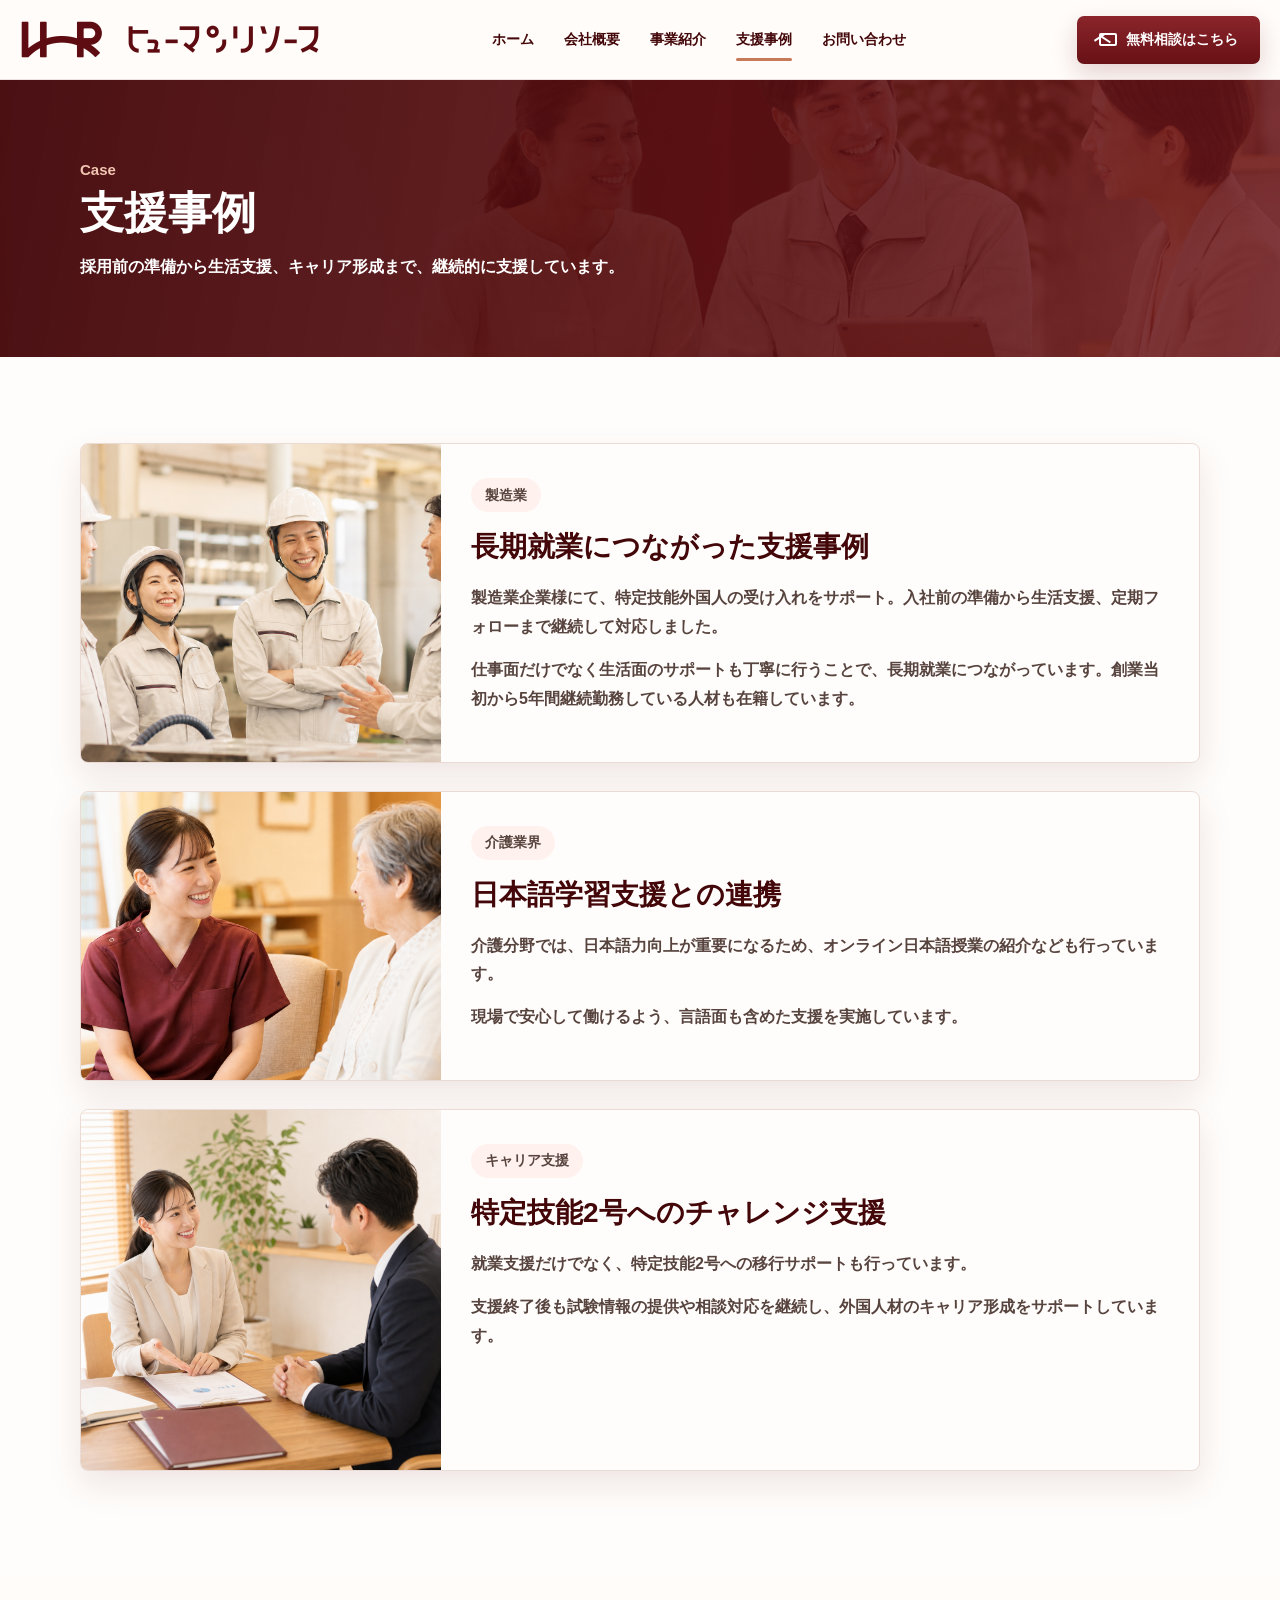
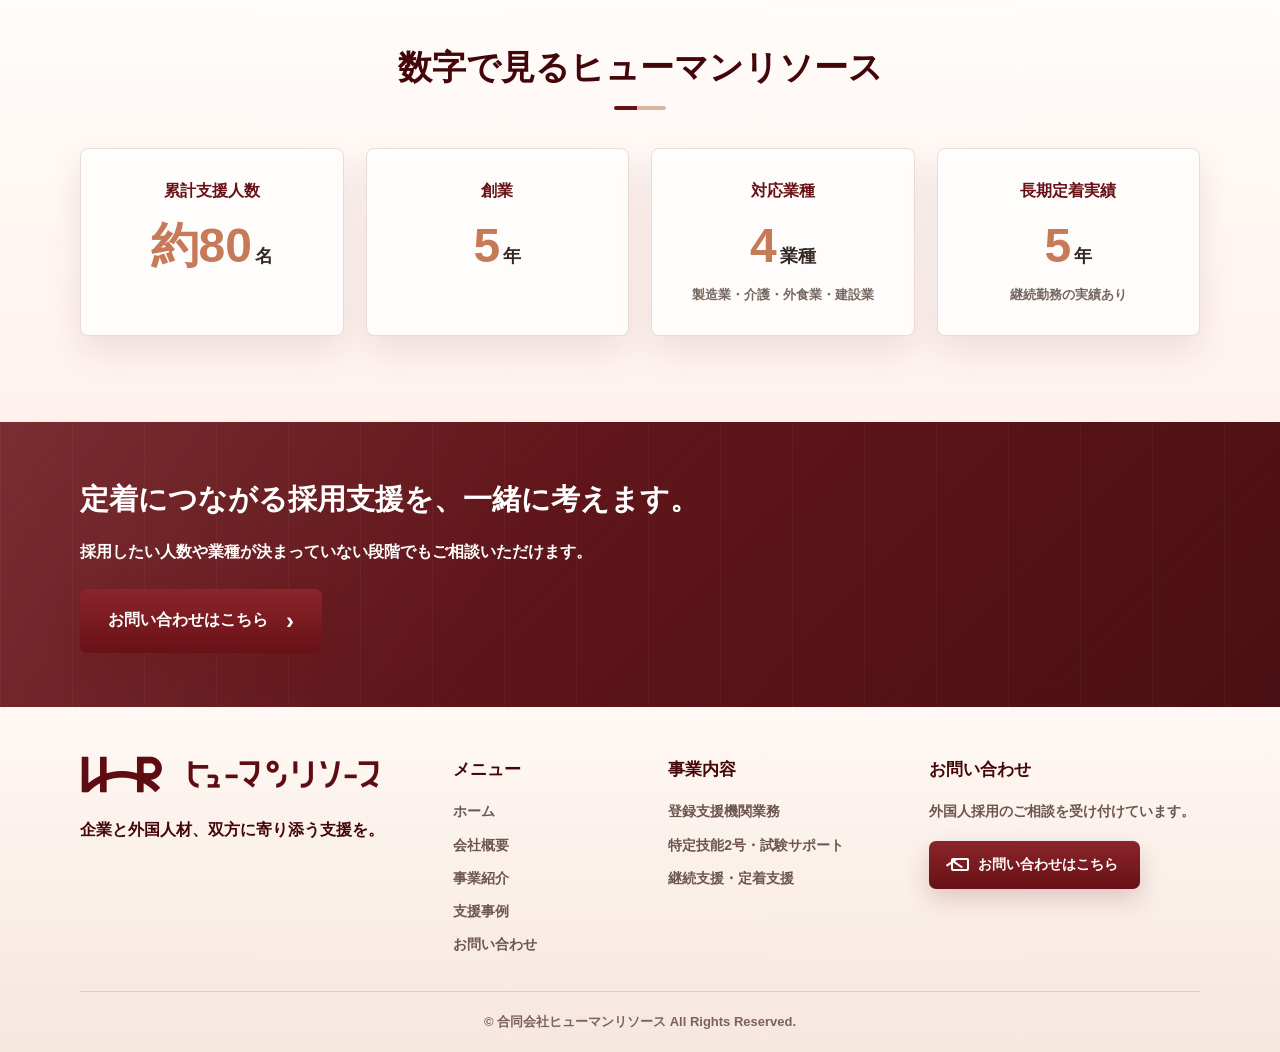
==== commit 35011c4d: "Remove case detail note" ====
--- a/cases.html
+++ b/cases.html
@@ -74,7 +74,6 @@
           <div class="stat-card"><p>対応業種</p><strong>4<span>業種</span></strong><small>製造業・介護・外食業・建設業</small></div>
           <div class="stat-card"><p>長期定着実績</p><strong>5<span>年</span></strong><small>継続勤務の実績あり</small></div>
         </div>
-        <p class="sub-note">※詳細データは今後追加可能です。</p>
       </div>
     </section>
 
--- a/css/style.css
+++ b/css/style.css
@@ -18,6 +18,7 @@
 
 html {
   scroll-behavior: smooth;
+  overflow-x: clip;
 }
 
 body {
@@ -28,6 +29,7 @@
   line-height: 1.8;
   background: #fffdfb;
   letter-spacing: 0;
+  overflow-x: clip;
 }
 
 img {
@@ -72,10 +74,13 @@
 
 .logo-link {
   flex: 0 0 auto;
+  display: block;
+  width: min(300px, 100%);
+  max-width: 100%;
 }
 
 .logo-link img {
-  width: 300px;
+  width: 100%;
   height: auto;
 }
 
@@ -1098,7 +1103,7 @@
   .cta-inner,
   .footer-inner,
   .copyright {
-    width: min(100% - 28px, 1120px);
+    width: min(100% - 40px, 1120px);
   }
 
   .header-inner {
@@ -1106,7 +1111,7 @@
   }
 
   .logo-link img {
-    width: min(320px, 100%);
+    width: 100%;
   }
 
   .header-cta {
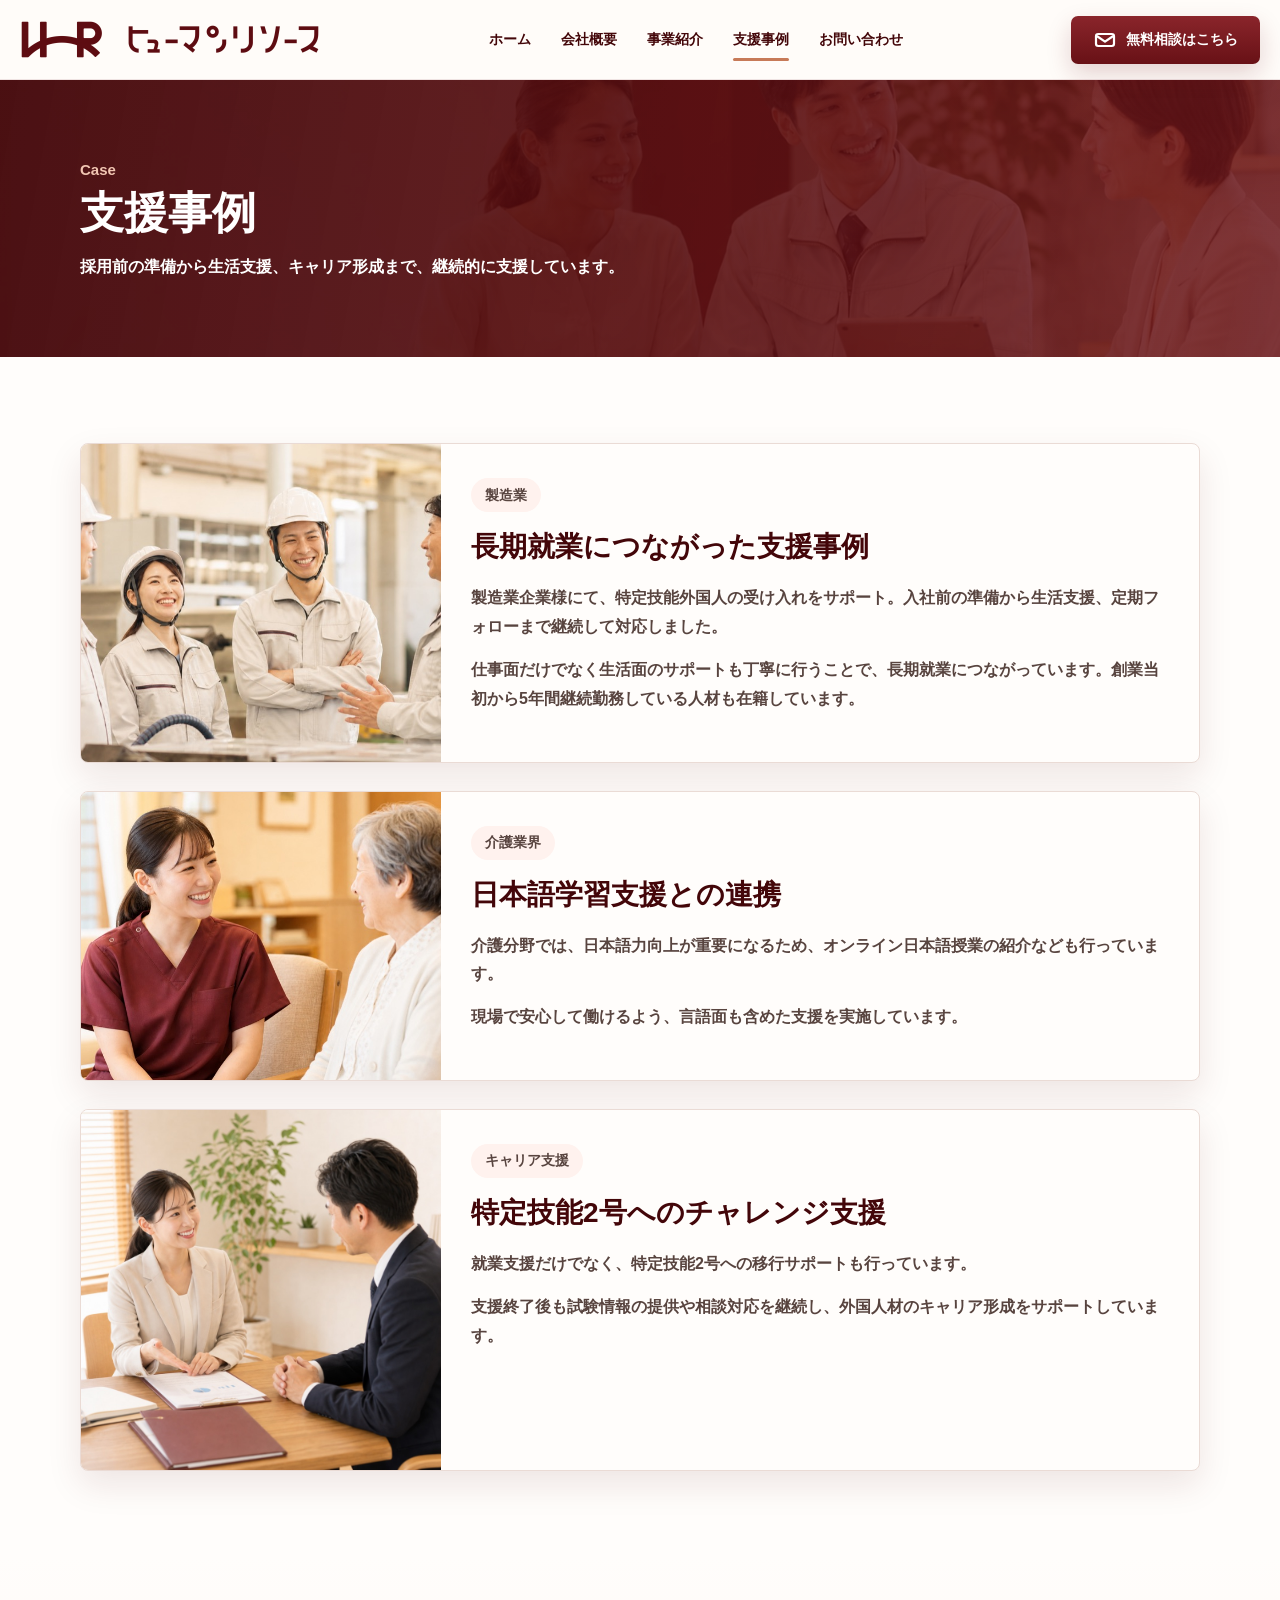
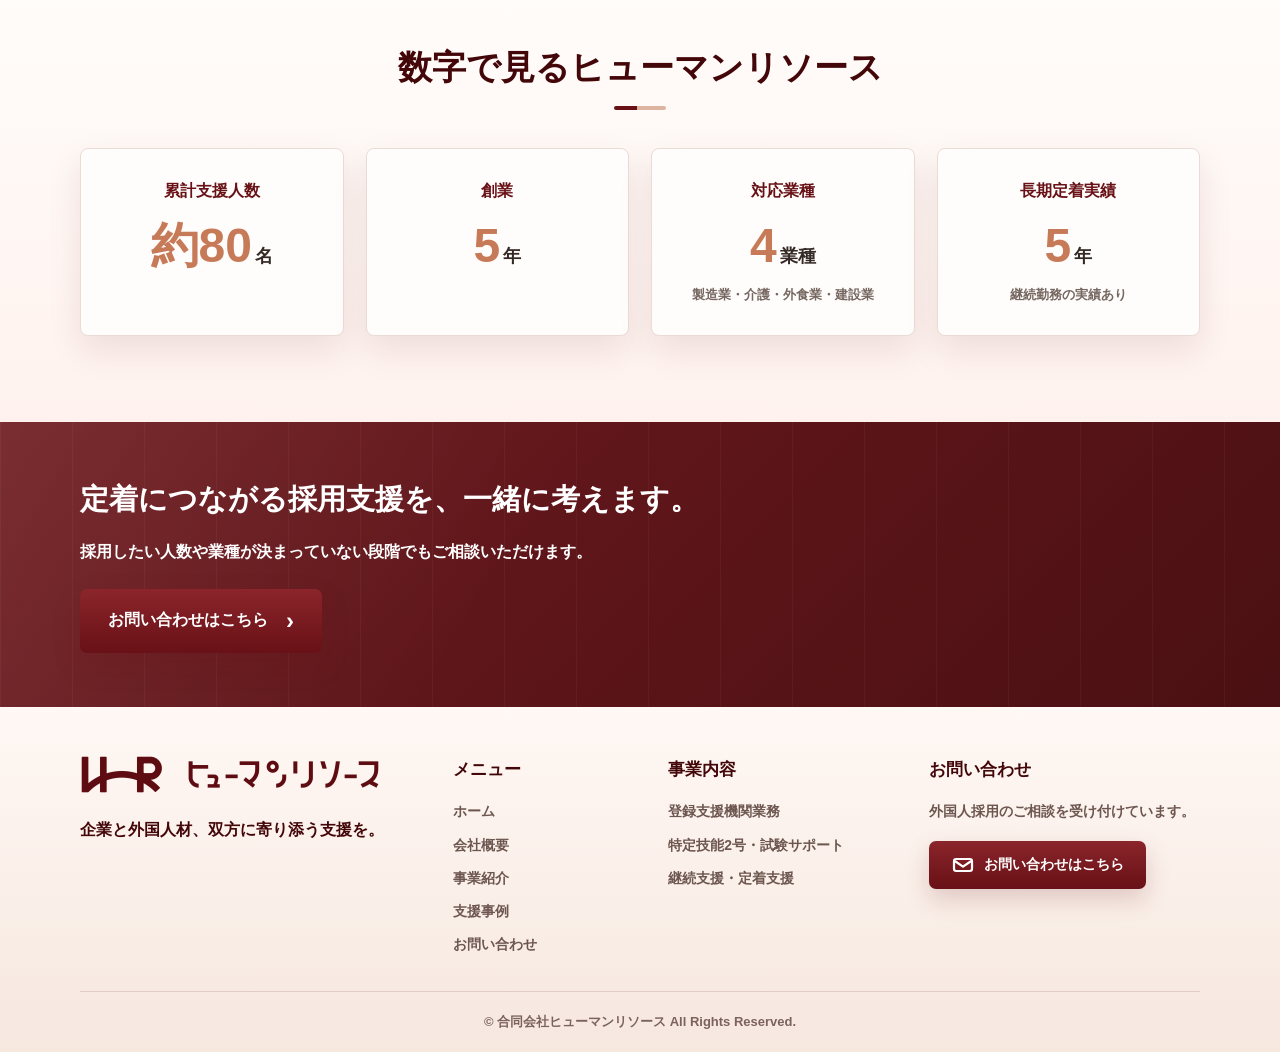
==== commit 2e131e10: "Improve mobile menu and optimize assets" ====
--- a/cases.html
+++ b/cases.html
@@ -11,7 +11,13 @@
   <header class="site-header">
     <div class="header-inner">
       <a class="logo-link" href="index.html" aria-label="合同会社ヒューマンリソース ホーム"><img src="img/logo-hr.png" alt="合同会社ヒューマンリソース"></a>
-      <nav class="global-nav" aria-label="メインメニュー">
+      <button class="menu-toggle" type="button" aria-controls="global-nav" aria-expanded="false" data-menu-toggle>
+        <span></span>
+        <span></span>
+        <span></span>
+        <span class="sr-only">メニューを開く</span>
+      </button>
+      <nav id="global-nav" class="global-nav" aria-label="メインメニュー">
         <a href="index.html">ホーム</a>
         <a href="company.html">会社概要</a>
         <a href="services.html">事業紹介</a>
@@ -34,7 +40,7 @@
     <section class="section">
       <div class="container case-grid">
         <article class="case-card">
-          <img src="img/industry-manufacturing.png" alt="製造業の現場">
+          <img src="img/industry-manufacturing.jpg" alt="製造業の現場">
           <div>
             <p class="case-label">製造業</p>
             <h2>長期就業につながった支援事例</h2>
@@ -43,7 +49,7 @@
           </div>
         </article>
         <article class="case-card">
-          <img src="img/industry-care.png" alt="介護分野で支援するスタッフ">
+          <img src="img/industry-care.jpg" alt="介護分野で支援するスタッフ">
           <div>
             <p class="case-label">介護業界</p>
             <h2>日本語学習支援との連携</h2>
@@ -52,7 +58,7 @@
           </div>
         </article>
         <article class="case-card">
-          <img src="img/contact-meeting.png" alt="面談で相談している様子">
+          <img src="img/contact-meeting.jpg" alt="面談で相談している様子">
           <div>
             <p class="case-label">キャリア支援</p>
             <h2>特定技能2号へのチャレンジ支援</h2>
@@ -97,5 +103,6 @@
     </div>
     <p class="copyright">© 合同会社ヒューマンリソース All Rights Reserved.</p>
   </footer>
+  <script src="js/site.js"></script>
 </body>
 </html>
--- a/css/style.css
+++ b/css/style.css
@@ -48,6 +48,17 @@
   font: inherit;
 }
 
+.sr-only {
+  position: absolute;
+  width: 1px;
+  height: 1px;
+  padding: 0;
+  overflow: hidden;
+  clip: rect(0, 0, 0, 0);
+  white-space: nowrap;
+  border: 0;
+}
+
 .container {
   width: min(1120px, calc(100% - 40px));
   margin: 0 auto;
@@ -118,6 +129,50 @@
 .global-nav a.is-active::after {
   opacity: 1;
   transform: scaleX(1);
+}
+
+.menu-toggle {
+  display: none;
+  align-items: center;
+  justify-content: center;
+  width: 48px;
+  height: 48px;
+  padding: 0;
+  border: 1px solid rgba(104, 17, 22, .2);
+  border-radius: 8px;
+  color: var(--blue);
+  background: #fffdfb;
+  cursor: pointer;
+  box-shadow: 0 8px 18px rgba(87, 22, 18, .08);
+}
+
+.menu-toggle span:not(.sr-only) {
+  position: absolute;
+  width: 24px;
+  height: 2px;
+  background: currentColor;
+  border-radius: 99px;
+  transition: transform .2s ease, opacity .2s ease;
+}
+
+.menu-toggle span:not(.sr-only):nth-child(1) {
+  transform: translateY(-8px);
+}
+
+.menu-toggle span:not(.sr-only):nth-child(3) {
+  transform: translateY(8px);
+}
+
+.site-header.is-menu-open .menu-toggle span:not(.sr-only):nth-child(1) {
+  transform: rotate(45deg);
+}
+
+.site-header.is-menu-open .menu-toggle span:not(.sr-only):nth-child(2) {
+  opacity: 0;
+}
+
+.site-header.is-menu-open .menu-toggle span:not(.sr-only):nth-child(3) {
+  transform: rotate(-45deg);
 }
 
 .header-cta,
@@ -138,33 +193,11 @@
 }
 
 .mail-icon {
-  position: relative;
-  width: 18px;
-  height: 13px;
-  border: 2px solid currentColor;
-  border-radius: 2px;
+  display: inline-block;
+  width: 24px;
+  height: 24px;
   flex: 0 0 auto;
-}
-
-.mail-icon::before,
-.mail-icon::after {
-  position: absolute;
-  top: 0;
-  width: 12px;
-  height: 2px;
-  background: currentColor;
-  content: "";
-  transform-origin: top left;
-}
-
-.mail-icon::before {
-  left: 0;
-  transform: rotate(34deg);
-}
-
-.mail-icon::after {
-  right: -2px;
-  transform: rotate(146deg);
+  background: url("../img/icon-mail.svg") center / contain no-repeat;
 }
 
 .hero {
@@ -632,7 +665,7 @@
   color: var(--white);
   background:
     linear-gradient(100deg, rgba(67, 6, 9, .96), rgba(104, 17, 22, .82)),
-    url("../img/hero.png") center right / cover;
+    url("../img/hero.jpg") center right / cover;
 }
 
 .page-hero h1 {
@@ -1107,23 +1140,73 @@
   }
 
   .header-inner {
+    display: grid;
+    grid-template-columns: minmax(0, 1fr) 48px;
+    align-items: center;
     gap: 12px;
+    padding: 12px 0;
   }
 
   .logo-link img {
     width: 100%;
   }
 
+  .menu-toggle {
+    position: relative;
+    display: inline-flex;
+    justify-self: end;
+  }
+
   .header-cta {
+    display: none;
+    grid-column: 1 / -1;
+    order: 4;
     width: 100%;
   }
 
   .global-nav {
+    display: none;
+    grid-column: 1 / -1;
+    order: 3;
+    width: 100%;
+    overflow: visible;
+    flex-direction: column;
+    align-items: stretch;
     justify-content: flex-start;
-    overflow-x: auto;
-    flex-wrap: nowrap;
-    padding-bottom: 4px;
-    font-size: 13px;
+    gap: 0;
+    padding: 8px 0;
+    color: var(--blue-dark);
+    font-size: 15px;
+    background: #fffdfb;
+    border: 1px solid rgba(104, 17, 22, .14);
+    border-radius: 8px;
+    box-shadow: var(--shadow);
+  }
+
+  .site-header.is-menu-open .global-nav {
+    display: flex;
+  }
+
+  .site-header.is-menu-open .header-cta {
+    display: inline-flex;
+  }
+
+  .global-nav a {
+    padding: 12px 16px;
+    border-bottom: 1px solid rgba(104, 17, 22, .08);
+  }
+
+  .global-nav a:last-child {
+    border-bottom: 0;
+  }
+
+  .global-nav a.is-active {
+    color: var(--blue);
+    background: #fff2ee;
+  }
+
+  .global-nav a::after {
+    display: none;
   }
 
   .hero {
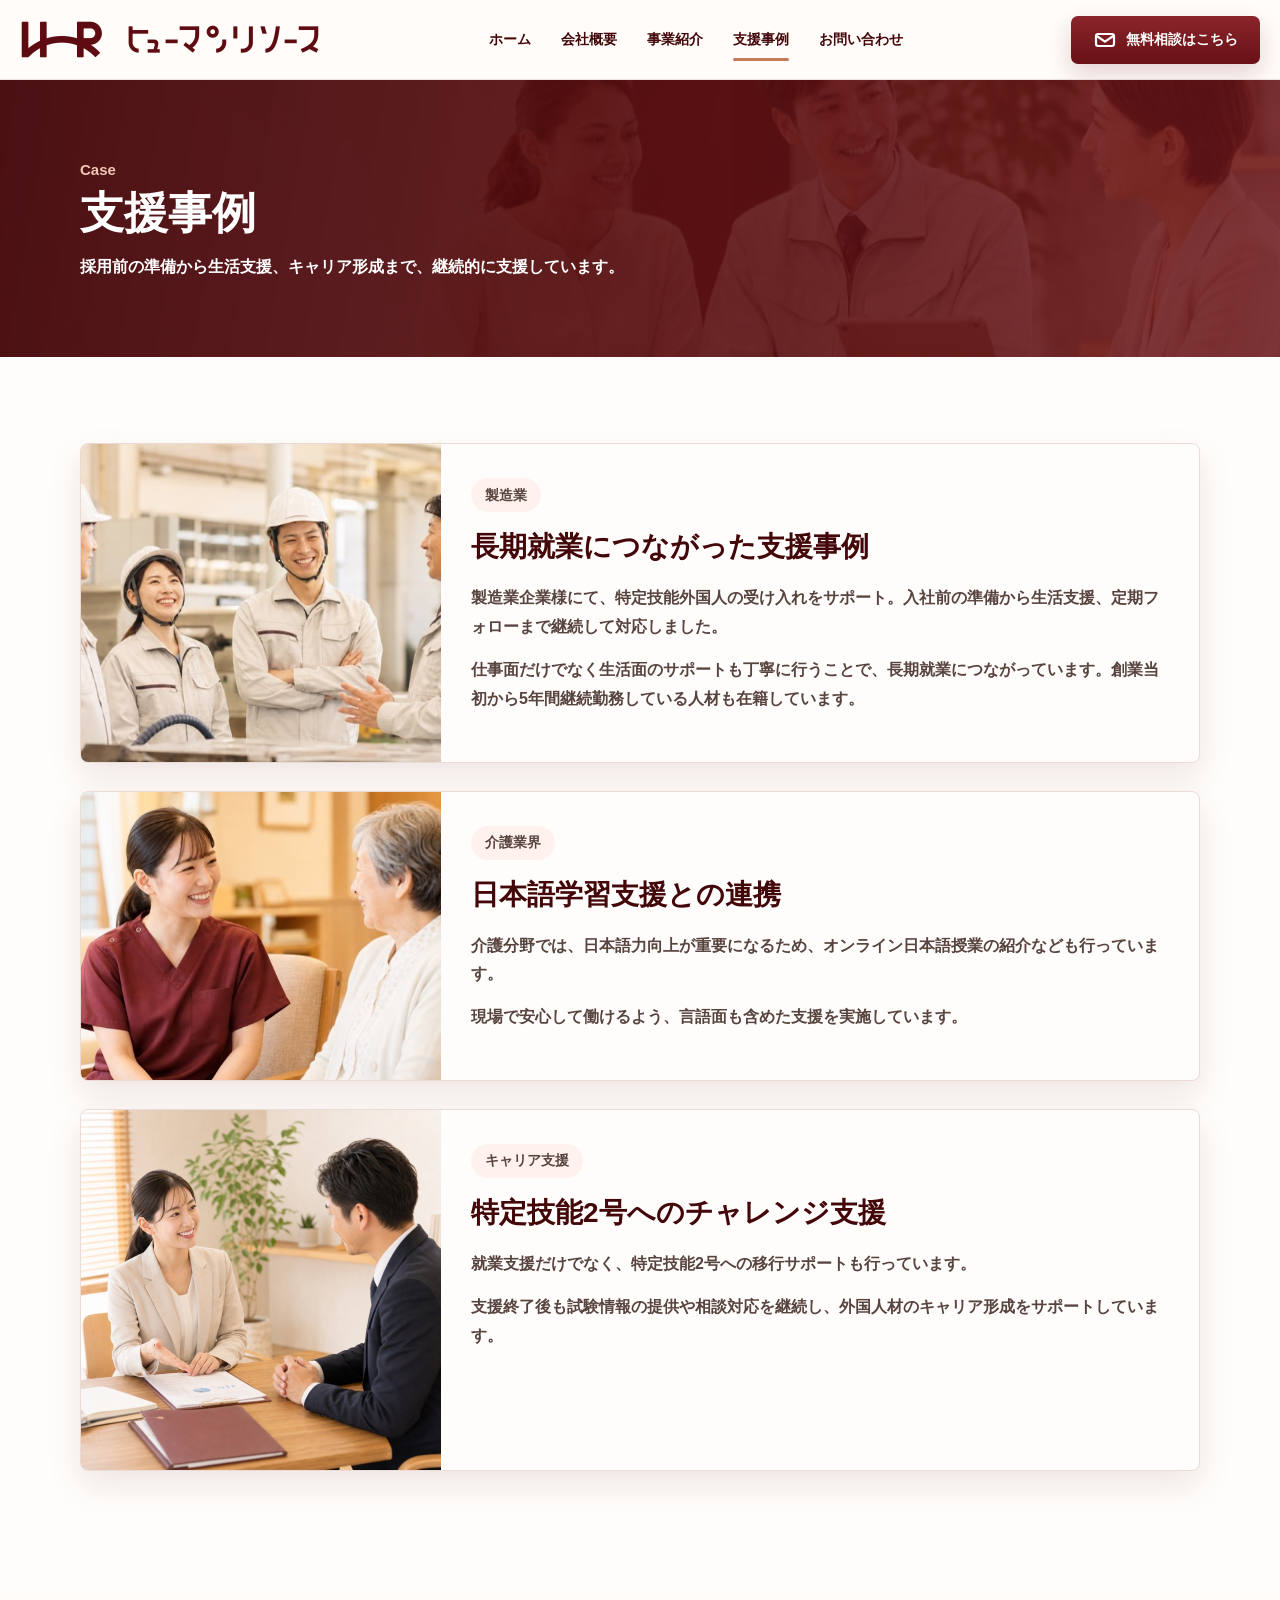
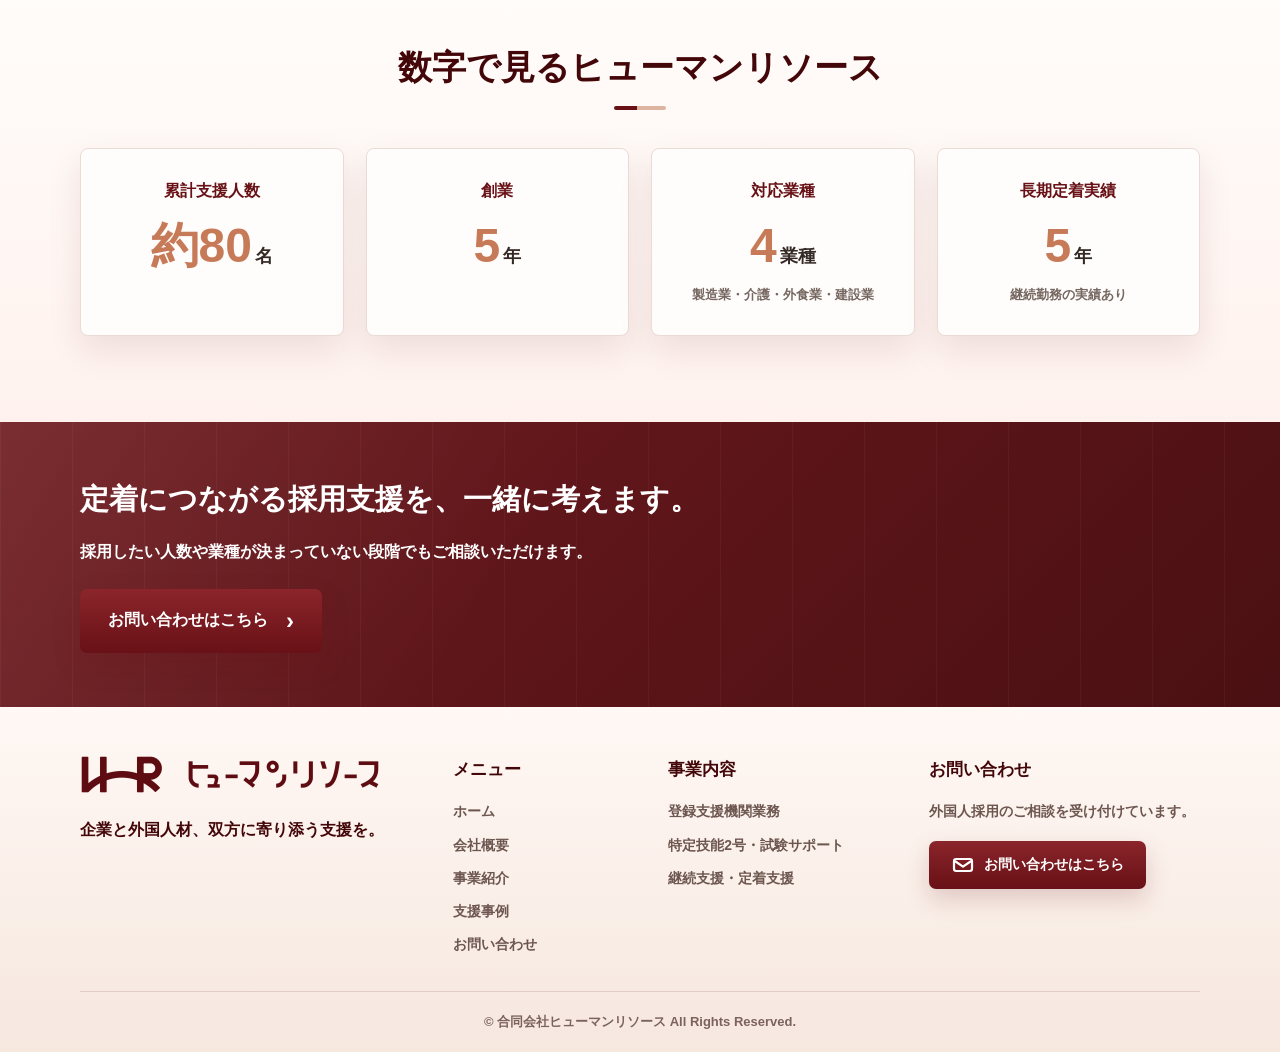
==== commit 3bf6b8f9: "Adjust mobile crop for case image" ====
--- a/cases.html
+++ b/cases.html
@@ -58,7 +58,7 @@
           </div>
         </article>
         <article class="case-card">
-          <img src="img/contact-meeting.jpg" alt="面談で相談している様子">
+          <img class="case-image-top" src="img/contact-meeting.jpg" alt="面談で相談している様子">
           <div>
             <p class="case-label">キャリア支援</p>
             <h2>特定技能2号へのチャレンジ支援</h2>
--- a/css/style.css
+++ b/css/style.css
@@ -1348,7 +1348,12 @@
   }
 
   .case-card img {
-    min-height: 220px;
+    height: 190px;
+    min-height: 0;
+  }
+
+  .case-card img.case-image-top {
+    object-position: center top;
   }
 
   .case-card > div {
@@ -1363,3 +1368,9 @@
     grid-template-columns: 1fr;
   }
 }
+
+@media (max-width: 480px) {
+  .case-card img {
+    height: 168px;
+  }
+}
